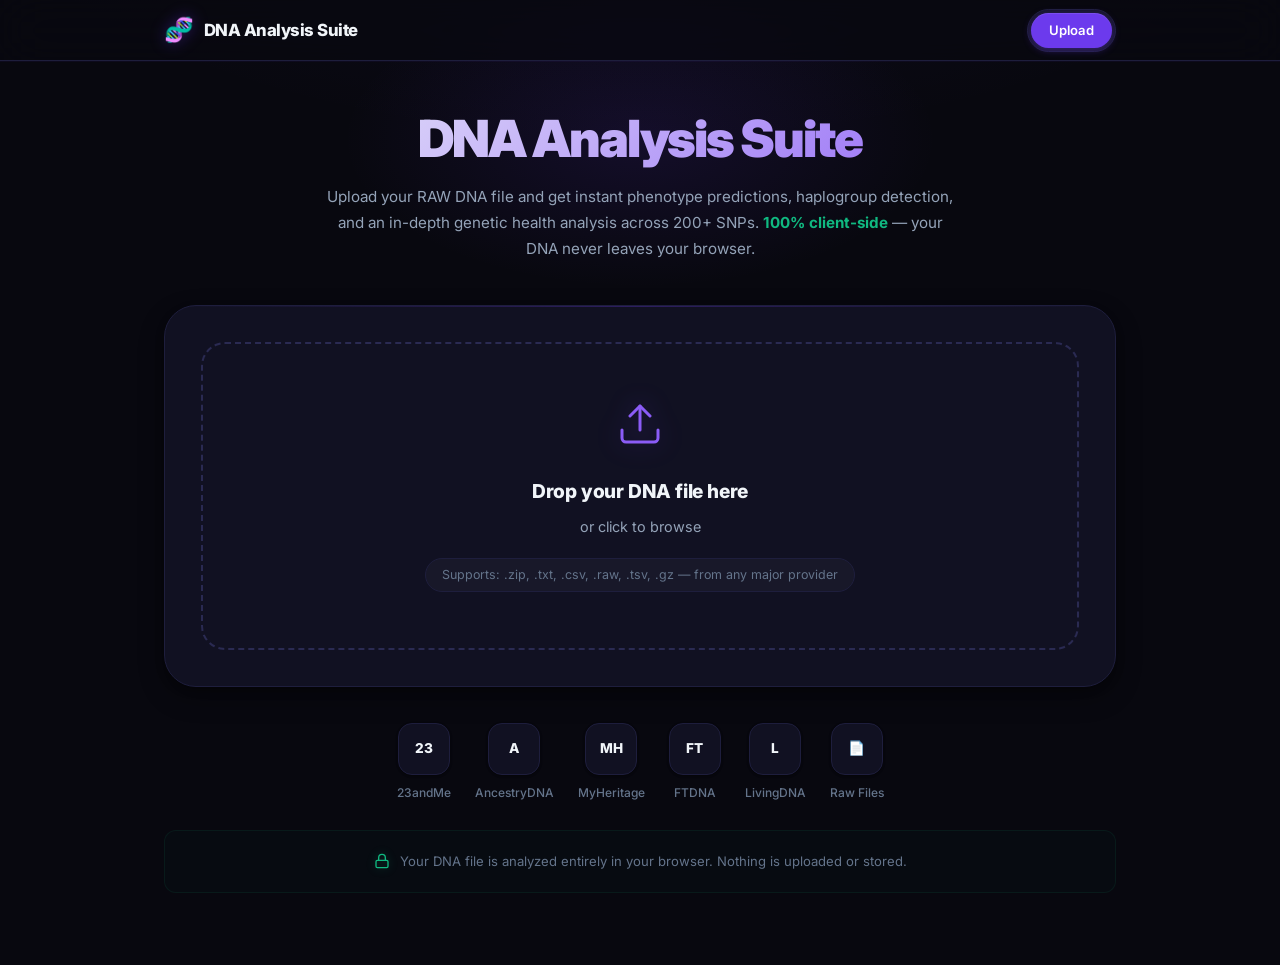
==== index.html @ b566beb6 "initial commit — client-side DNA analysis suite Add full client-side DNA analysis web app with pheno" ====
<!DOCTYPE html>
<html lang="en">
<head>
    <meta charset="UTF-8">
    <meta name="viewport" content="width=device-width, initial-scale=1.0">
    <title>DNA Analysis Suite — Phenotype & Genetic Health Reports</title>
    <link rel="stylesheet" href="styles.css">
    <link rel="preconnect" href="https://fonts.googleapis.com">
    <link href="https://fonts.googleapis.com/css2?family=Inter:wght@400;500;600;700;800;900&display=swap" rel="stylesheet">
</head>
<body>
    <!-- Navigation -->
    <nav class="nav">
        <div class="nav-inner">
            <div class="nav-brand">
                <span class="brand-icon">&#x1F9EC;</span>
                <span class="brand-text">DNA Analysis Suite</span>
            </div>
            <div class="nav-links">
                <a href="#" class="nav-link active" data-tab="upload">Upload</a>
                <a href="#" class="nav-link" data-tab="phenotype" id="navPhenotype" style="display:none;">Phenotype</a>
                <a href="#" class="nav-link" data-tab="health" id="navHealth" style="display:none;">Genetics &amp; Health</a>
            </div>
        </div>
    </nav>

    <!-- Upload Panel -->
    <section class="panel" id="panelUpload">
        <div class="container">
            <div class="upload-hero">
                <h1>DNA Analysis Suite</h1>
                <p class="upload-hero-sub">Upload your RAW DNA file and get instant phenotype predictions, haplogroup detection, and an in-depth genetic health analysis across 200+ SNPs. <strong>100% client-side</strong> &mdash; your DNA never leaves your browser.</p>
            </div>

            <div class="upload-card">
                <div class="upload-area" id="uploadArea">
                    <div class="upload-pulse"></div>
                    <div class="upload-icon-wrap">
                        <svg width="48" height="48" viewBox="0 0 24 24" fill="none" stroke="currentColor" stroke-width="1.5" stroke-linecap="round" stroke-linejoin="round"><path d="M21 15v4a2 2 0 01-2 2H5a2 2 0 01-2-2v-4"/><polyline points="17 8 12 3 7 8"/><line x1="12" y1="3" x2="12" y2="15"/></svg>
                    </div>
                    <h3>Drop your DNA file here</h3>
                    <p>or click to browse</p>
                    <input type="file" id="fileInput" accept=".txt,.csv,.zip,.gz,.raw,.tsv" hidden>
                    <div class="upload-formats">
                        Supports: .zip, .txt, .csv, .raw, .tsv, .gz &mdash; from any major provider
                    </div>
                </div>

                <!-- File loaded state -->
                <div class="file-loaded" id="fileLoaded" style="display:none;">
                    <div class="file-loaded-icon">&#x2705;</div>
                    <div class="file-loaded-info">
                        <span class="file-loaded-name" id="loadedFileName"></span>
                        <span class="file-loaded-meta" id="loadedFileMeta"></span>
                    </div>
                    <button class="btn-icon" id="removeFile" title="Remove file">
                        <svg width="18" height="18" viewBox="0 0 24 24" fill="none" stroke="currentColor" stroke-width="2"><line x1="18" y1="6" x2="6" y2="18"/><line x1="6" y1="6" x2="18" y2="18"/></svg>
                    </button>
                </div>

                <!-- Provider detection -->
                <div class="provider-detect" id="providerDetect" style="display:none;">
                    <div class="provider-chip" id="providerChip">
                        <span class="provider-chip-icon" id="providerIcon">MH</span>
                        <span id="providerLabel">MyHeritage</span>
                    </div>
                    <span class="provider-snp-count" id="snpCount"></span>
                </div>

                <!-- Loading bar -->
                <div class="parse-progress" id="parseProgress" style="display:none;">
                    <div class="parse-progress-label" id="parseLabel">Parsing DNA file...</div>
                    <div class="parse-bar">
                        <div class="parse-bar-fill" id="parseBarFill"></div>
                    </div>
                </div>
            </div>

            <!-- Provider grid -->
            <div class="providers-grid">
                <div class="provider-item"><div class="prov-icon">23</div><span>23andMe</span></div>
                <div class="provider-item"><div class="prov-icon">A</div><span>AncestryDNA</span></div>
                <div class="provider-item"><div class="prov-icon">MH</div><span>MyHeritage</span></div>
                <div class="provider-item"><div class="prov-icon">FT</div><span>FTDNA</span></div>
                <div class="provider-item"><div class="prov-icon">L</div><span>LivingDNA</span></div>
                <div class="provider-item"><div class="prov-icon">&#x1F4C4;</div><span>Raw Files</span></div>
            </div>

            <div class="privacy-strip">
                <svg width="16" height="16" viewBox="0 0 24 24" fill="none" stroke="currentColor" stroke-width="2"><rect x="3" y="11" width="18" height="11" rx="2" ry="2"/><path d="M7 11V7a5 5 0 0110 0v4"/></svg>
                <span>Your DNA file is analyzed entirely in your browser. Nothing is uploaded or stored.</span>
            </div>
        </div>
    </section>

    <!-- Phenotype Panel -->
    <section class="panel" id="panelPhenotype" style="display:none;">
        <div class="container">
            <!-- Genetic character panel (built by phenotype.js) -->
            <div id="phenotypeCharacter"></div>

            <!-- Detailed trait sections -->
            <div id="traitSections"></div>

            <!-- Disclaimer -->
            <div class="disclaimer">
                <strong>Scientific disclaimer:</strong> Predictions are based on published GWAS and forensic genetics models (HIrisPlex-S). Eye/hair color have high accuracy (75–90%+). Complex polygenic traits (height, build) are estimated from limited high-effect SNPs and represent tendencies, not certainties. Actual phenotype depends on epistatic interactions, environment, and untested variants. For educational purposes only.
            </div>
        </div>
    </section>

    <!-- Health Panel -->
    <section class="panel" id="panelHealth" style="display:none;">
        <div class="container">
            <div class="section-header">
                <h2>Genetics &amp; Health Report</h2>
                <p>Haplogroups, Neanderthal ancestry, metabolism, cardiovascular, autoimmune, mental health, pharmacogenomics, carrier status, disease risk, and 200+ SNP markers</p>
            </div>
            <div id="healthSections"></div>
        </div>
    </section>

    <!-- Libraries -->
    <script src="/js/jszip.min.js"></script>

    <!-- App Modules (order matters) -->
    <script src="/js/snp-database.js"></script>
    <script src="/js/categories.js"></script>
    <script src="/js/parser.js"></script>
    <script src="/js/face-generator.js"></script>
    <script src="/js/phenotype.js"></script>
    <script src="/js/ancestry.js"></script>
    <script src="/js/haplogroups.js"></script>
    <script src="/js/health.js"></script>
    <script src="/js/pharmacogenomics.js"></script>
    <script src="/js/carrier-status.js"></script>
    <script src="/js/disease-risk.js"></script>
    <script src="/app.js"></script>
</body>
</html>
---- styles.css ----
/* === Reset & Variables === */
*, *::before, *::after { margin:0; padding:0; box-sizing:border-box; }
:root {
    --pri: #6C3AED; --pri-d: #5B21B6; --pri-l: #8B5CF6; --pri-glow: rgba(108,58,237,0.35);
    --pri-soft: rgba(108,58,237,0.08); --pri-ring: rgba(139,92,246,0.4);
    --acc: #F59E0B; --acc2: #10B981;
    --bg: #08080F; --bg2: #0E0E1A; --bg3: #151528; --bg4: #1C1C38;
    --surface: #111122; --surface2: #16162E; --surface3: #1A1A36;
    --tx: #CBD5E1; --tx2: #94A3B8; --tx3: #64748B; --txw: #F1F5F9;
    --bdr: #1E1E3D; --bdr2: #2A2A52; --bdr-glow: rgba(108,58,237,0.15);
    --red: #EF4444; --green: #10B981; --blue: #3B82F6; --amber: #F59E0B; --pink: #EC4899;
    --cyan: #06B6D4; --indigo: #6366F1;
    --r: 12px; --r2: 16px; --r3: 24px; --r4: 32px;
    --shadow-sm: 0 1px 2px rgba(0,0,0,0.3), 0 1px 3px rgba(0,0,0,0.15);
    --shadow-md: 0 4px 6px rgba(0,0,0,0.25), 0 2px 4px rgba(0,0,0,0.15);
    --shadow-lg: 0 10px 25px rgba(0,0,0,0.35), 0 4px 10px rgba(0,0,0,0.2);
    --shadow-glow: 0 0 20px rgba(108,58,237,0.15), 0 0 60px rgba(108,58,237,0.05);
}
html { scroll-behavior: smooth; }
body {
    font-family:'Inter',-apple-system,BlinkMacSystemFont,sans-serif;
    background:var(--bg); color:var(--tx); line-height:1.6; -webkit-font-smoothing:antialiased;
    background-image: radial-gradient(ellipse 80% 50% at 50% -20%, rgba(108,58,237,0.08) 0%, transparent 70%);
    min-height:100vh;
}
.container { max-width:1000px; margin:0 auto; padding:0 24px; }

/* === Selection === */
::selection { background: rgba(108,58,237,0.3); color: var(--txw); }

/* === Scrollbar === */
::-webkit-scrollbar { width: 8px; height: 8px; }
::-webkit-scrollbar-track { background: var(--bg); }
::-webkit-scrollbar-thumb { background: var(--bdr2); border-radius: 100px; }
::-webkit-scrollbar-thumb:hover { background: var(--pri); }

/* === Nav === */
.nav {
    position:sticky; top:0; z-index:100;
    background:rgba(8,8,15,0.75); backdrop-filter:blur(24px) saturate(1.4);
    border-bottom:1px solid var(--bdr);
    box-shadow: 0 1px 0 rgba(108,58,237,0.06);
}
.nav-inner { max-width:1000px; margin:0 auto; padding:0 24px; display:flex; align-items:center; justify-content:space-between; height:60px; }
.nav-brand { display:flex; align-items:center; gap:10px; }
.brand-icon { font-size:1.5rem; filter: drop-shadow(0 0 8px rgba(108,58,237,0.4)); }
.brand-text { font-weight:800; font-size:1.05rem; color:var(--txw); letter-spacing:-0.03em; }
.nav-links { display:flex; gap:4px; background: var(--bg3); border-radius:100px; padding:3px; border:1px solid var(--bdr); }
.nav-link {
    padding:7px 18px; border-radius:100px; font-size:0.82rem; font-weight:600;
    color:var(--tx2); text-decoration:none; transition:all 0.25s ease;
}
.nav-link:hover { color:var(--txw); background:rgba(255,255,255,0.05); text-decoration:none; }
.nav-link.active {
    color:#fff; background:var(--pri);
    box-shadow: 0 2px 8px rgba(108,58,237,0.4), inset 0 1px 0 rgba(255,255,255,0.1);
}

/* === Panels === */
.panel { min-height:calc(100vh - 60px); padding:48px 0 72px; }

/* === Upload === */
.upload-hero { text-align:center; margin-bottom:44px; position:relative; }
.upload-hero::before {
    content:''; position:absolute; top:-120px; left:50%; transform:translateX(-50%);
    width:600px; height:300px; background:radial-gradient(ellipse, rgba(108,58,237,0.12) 0%, transparent 70%);
    pointer-events:none; z-index:-1;
}
.upload-hero h1 {
    font-size:clamp(2rem,5vw,3.2rem); font-weight:900; color:var(--txw);
    letter-spacing:-0.04em; margin-bottom:16px; line-height:1.15;
    background: linear-gradient(135deg, var(--txw) 0%, var(--pri-l) 50%, var(--txw) 100%);
    background-size: 200% 100%;
    -webkit-background-clip: text; -webkit-text-fill-color: transparent;
    background-clip: text;
    animation: titleShine 4s ease infinite;
}
@keyframes titleShine { 0%,100%{background-position:0% 50%} 50%{background-position:100% 50%} }
.upload-hero-sub { color:var(--tx2); max-width:640px; margin:0 auto; font-size:0.95rem; line-height:1.7; }
.upload-hero-sub strong { color:var(--green); font-weight:700; }

.upload-card {
    background:var(--surface); border:1px solid var(--bdr); border-radius:var(--r4);
    padding:36px; margin-bottom:36px; box-shadow:var(--shadow-lg); position:relative; overflow:hidden;
}
.upload-card::before {
    content:''; position:absolute; top:0; left:0; right:0; height:1px;
    background:linear-gradient(90deg, transparent, rgba(108,58,237,0.3), transparent);
}
.upload-area {
    border:2px dashed var(--bdr2); border-radius:var(--r3); padding:56px 32px;
    text-align:center; cursor:pointer; transition:all 0.3s ease; position:relative; overflow:hidden;
}
.upload-area:hover, .upload-area.drag-over {
    border-color:var(--pri-l); background:var(--pri-soft);
    box-shadow: inset 0 0 40px rgba(108,58,237,0.06);
}
.upload-pulse {
    position:absolute; inset:0;
    background:radial-gradient(circle at center, rgba(108,58,237,0.1) 0%, transparent 70%);
    opacity:0; transition:opacity 0.4s;
}
.upload-area:hover .upload-pulse { opacity:1; }
.upload-icon-wrap { color:var(--pri-l); margin-bottom:20px; filter:drop-shadow(0 0 12px rgba(108,58,237,0.3)); }
.upload-area h3 { font-size:1.2rem; color:var(--txw); margin-bottom:8px; font-weight:800; letter-spacing:-0.01em; }
.upload-area p { color:var(--tx2); font-size:0.9rem; margin-bottom:20px; }
.upload-formats {
    font-size:0.78rem; color:var(--tx3); background:rgba(255,255,255,0.03);
    display:inline-block; padding:6px 16px; border-radius:100px; border:1px solid var(--bdr);
}

/* File loaded */
.file-loaded {
    display:flex; align-items:center; gap:16px; padding:18px 22px;
    background:rgba(16,185,129,0.06); border:1px solid rgba(16,185,129,0.2);
    border-radius:var(--r2); box-shadow: 0 0 20px rgba(16,185,129,0.05);
}
.file-loaded-icon { font-size:1.5rem; }
.file-loaded-info { flex:1; display:flex; flex-direction:column; gap:3px; }
.file-loaded-name { font-weight:700; font-size:0.95rem; color:var(--txw); }
.file-loaded-meta { font-size:0.8rem; color:var(--tx2); }
.btn-icon {
    background:none; border:none; color:var(--tx3); cursor:pointer;
    padding:8px; border-radius:10px; transition:all 0.2s; display:flex;
}
.btn-icon:hover { color:var(--red); background:rgba(239,68,68,0.1); }

/* Provider detect */
.provider-detect { display:flex; align-items:center; gap:14px; margin-top:18px; flex-wrap:wrap; }
.provider-chip {
    display:inline-flex; align-items:center; gap:8px; padding:6px 16px 6px 6px;
    background:var(--bg3); border:1px solid var(--bdr2); border-radius:100px;
    box-shadow: var(--shadow-sm);
}
.provider-chip-icon {
    width:30px; height:30px; border-radius:50%;
    background:linear-gradient(135deg,var(--pri),var(--pri-l)); color:#fff;
    display:flex; align-items:center; justify-content:center; font-size:0.7rem; font-weight:800;
    box-shadow: 0 2px 6px rgba(108,58,237,0.3);
}
.provider-chip span:last-child { font-weight:600; font-size:0.85rem; color:var(--txw); }
.provider-snp-count { font-size:0.85rem; color:var(--tx2); font-variant-numeric:tabular-nums; }

/* Parse progress */
.parse-progress { margin-top:22px; }
.parse-progress-label { font-size:0.82rem; color:var(--tx2); margin-bottom:10px; font-variant-numeric:tabular-nums; min-height:1.2em; }
.parse-bar { height:6px; background:var(--bg3); border-radius:100px; overflow:hidden; box-shadow:inset 0 1px 2px rgba(0,0,0,0.3); }
.parse-bar-fill {
    height:100%; width:0%;
    background:linear-gradient(90deg, var(--pri), var(--pri-l), #a78bfa, var(--cyan));
    background-size:300% 100%;
    border-radius:100px;
    transition:width 0.08s linear;
    animation:shimmer 2s linear infinite;
    box-shadow: 0 0 12px rgba(108,58,237,0.4);
}
@keyframes shimmer { 0%{background-position:100% 0} 100%{background-position:-100% 0} }

/* Providers grid */
.providers-grid { display:flex; justify-content:center; flex-wrap:wrap; gap:24px; margin-bottom:28px; }
.provider-item { display:flex; flex-direction:column; align-items:center; gap:8px; transition:transform 0.2s; }
.provider-item:hover { transform:translateY(-3px); }
.prov-icon {
    width:52px; height:52px; border-radius:14px;
    background:var(--surface); border:1px solid var(--bdr); display:flex;
    align-items:center; justify-content:center; font-weight:800; font-size:0.85rem;
    color:var(--txw); transition:all 0.2s; box-shadow:var(--shadow-sm);
}
.provider-item:hover .prov-icon { border-color:var(--pri-l); box-shadow:var(--shadow-glow); }
.provider-item span { font-size:0.75rem; color:var(--tx3); font-weight:500; }

.privacy-strip {
    display:flex; align-items:center; justify-content:center; gap:10px;
    color:var(--tx3); font-size:0.82rem; padding:20px 0;
    background:rgba(16,185,129,0.02); border-radius:var(--r); border:1px solid rgba(16,185,129,0.08);
}
.privacy-strip svg { flex-shrink:0; color:var(--green); filter:drop-shadow(0 0 4px rgba(16,185,129,0.3)); }

/* === Section Header === */
.section-header { text-align:center; margin-bottom:32px; }
.section-header h2 {
    font-size:clamp(1.3rem,3vw,1.8rem); font-weight:900; color:var(--txw);
    margin-bottom:10px; letter-spacing:-0.03em;
}
.section-header p { color:var(--tx2); font-size:0.87rem; max-width:700px; margin:0 auto; line-height:1.65; }

/* === Report Toolbar === */
.report-toolbar {
    display:flex; align-items:center; justify-content:space-between; flex-wrap:wrap; gap:12px;
    padding:14px 20px; background:var(--surface); border:1px solid var(--bdr);
    border-radius:var(--r2); margin-bottom:20px; position:sticky; top:60px; z-index:10;
    backdrop-filter:blur(16px); box-shadow:var(--shadow-md);
}
.report-toolbar-left { display:flex; align-items:center; gap:10px; }
.report-toolbar-right { display:flex; align-items:center; gap:14px; }
.report-stat { font-size:0.85rem; color:var(--tx2); }
.report-stat strong { color:var(--txw); }
.report-stat-sep { color:var(--tx3); }

/* Toggle switch */
.toggle-switch { display:flex; align-items:center; gap:8px; cursor:pointer; user-select:none; }
.toggle-switch input { display:none; }
.toggle-track {
    width:38px; height:22px; background:var(--bg3); border:1px solid var(--bdr2);
    border-radius:100px; position:relative; transition:all 0.25s; flex-shrink:0;
}
.toggle-switch input:checked + .toggle-track {
    background:var(--pri); border-color:var(--pri);
    box-shadow: 0 0 10px rgba(108,58,237,0.4);
}
.toggle-thumb {
    position:absolute; top:2px; left:2px; width:16px; height:16px;
    background:#fff; border-radius:50%; transition:transform 0.25s ease;
    box-shadow: 0 1px 3px rgba(0,0,0,0.3);
}
.toggle-switch input:checked + .toggle-track .toggle-thumb { transform:translateX(16px); }
.toggle-label-text { font-size:0.82rem; color:var(--tx2); font-weight:600; }
.btn-collapse-all {
    font-size:0.78rem; font-weight:600; padding:6px 16px; border-radius:100px;
    background:var(--bg3); border:1px solid var(--bdr2); color:var(--tx2); cursor:pointer;
    transition:all 0.2s;
}
.btn-collapse-all:hover { background:var(--bg4); color:var(--txw); border-color:var(--pri); box-shadow:var(--shadow-glow); }

/* === Trait Sections — Collapsible === */
.trait-section {
    margin-bottom:12px; background:var(--surface); border:1px solid var(--bdr);
    border-radius:var(--r2); overflow:hidden; transition:border-color 0.2s, box-shadow 0.2s;
}
.trait-section:hover { border-color:var(--bdr2); }
.trait-section-header {
    display:flex; align-items:center; gap:12px; padding:16px 20px;
    cursor:pointer; user-select:none; transition:background 0.15s;
}
.trait-section-header:hover { background:rgba(255,255,255,0.02); }
.trait-section-icon { font-size:1.25rem; flex-shrink:0; }
.trait-section-title { font-size:0.95rem; font-weight:700; color:var(--txw); flex:1; letter-spacing:-0.01em; }
.trait-section-note {
    font-size:0.78rem; color:var(--tx3); padding:0 20px 14px 20px;
    border-bottom:1px solid var(--bdr); line-height:1.6;
}
.snp-match-badge {
    font-size:0.72rem; background:rgba(108,58,237,0.1); color:var(--pri-l);
    border-radius:20px; padding:3px 10px; font-weight:700; white-space:nowrap; flex-shrink:0;
    border:1px solid rgba(108,58,237,0.15);
}
.snp-match-badge.badge-zero { color:var(--tx3); background:rgba(255,255,255,0.04); border-color:transparent; }
.match-bar-mini { width:44px; height:4px; background:var(--bg3); border-radius:100px; overflow:hidden; flex-shrink:0; }
.match-bar-fill { height:100%; background:linear-gradient(90deg, var(--pri), var(--pri-l)); border-radius:100px; }
.section-chevron { font-size:0.85rem; color:var(--tx3); flex-shrink:0; transition:transform 0.25s ease; }

/* Collapsible body */
.section-body { padding:16px 20px 20px; }
.section-body.collapsed { display:none; }

/* === SNP Cards === */
.snp-grid { display:flex; flex-direction:column; gap:8px; }
.snp-card {
    display:grid; grid-template-columns:44px 1fr auto; gap:14px; align-items:start;
    padding:14px 18px; background:var(--bg); border:1px solid var(--bdr);
    border-radius:var(--r); transition:all 0.2s ease;
    border-left:3px solid transparent; position:relative;
}
.snp-card:hover { border-color:var(--bdr2); transform:translateX(2px); }
.snp-card.not-genotyped { opacity:0.35; }
/* Risk border colors */
.snp-card.risk-high {
    border-left-color:rgba(239,68,68,0.7); background:rgba(239,68,68,0.03);
    box-shadow: inset 3px 0 12px rgba(239,68,68,0.04);
}
.snp-card.risk-mid {
    border-left-color:rgba(245,158,11,0.6); background:rgba(245,158,11,0.03);
    box-shadow: inset 3px 0 12px rgba(245,158,11,0.04);
}
.snp-card.risk-low {
    border-left-color:rgba(16,185,129,0.5); background:rgba(16,185,129,0.03);
    box-shadow: inset 3px 0 12px rgba(16,185,129,0.04);
}

.snp-emoji { font-size:1.3rem; width:44px; text-align:center; padding-top:2px; }
.snp-info { min-width:0; }
.snp-trait-name { font-size:0.88rem; font-weight:700; color:var(--txw); margin-bottom:3px; line-height:1.3; }
.snp-prediction { font-size:0.84rem; color:var(--tx); margin-bottom:5px; line-height:1.5; }
.snp-detail { font-size:0.76rem; color:var(--tx3); line-height:1.6; margin-bottom:4px; }
.snp-rsid { font-family:'SF Mono','Fira Code',monospace; font-size:0.68rem; color:var(--tx3); opacity:0.8; letter-spacing:0.01em; }
.snp-right { text-align:right; display:flex; flex-direction:column; align-items:flex-end; gap:6px; flex-shrink:0; }
.confidence-badge { padding:4px 10px; border-radius:100px; font-size:0.7rem; font-weight:700; letter-spacing:0.01em; }
.conf-high { background:rgba(16,185,129,0.12); color:#34D399; border:1px solid rgba(16,185,129,0.15); }
.conf-mid  { background:rgba(245,158,11,0.12); color:#FBBF24; border:1px solid rgba(245,158,11,0.15); }
.conf-low  { background:rgba(148,163,184,0.08); color:var(--tx3); border:1px solid rgba(148,163,184,0.08); }
.snp-genotype {
    font-family:'SF Mono','Fira Code',monospace; font-size:0.75rem; color:var(--txw);
    background:var(--bg3); padding:3px 10px; border-radius:6px; border:1px solid var(--bdr);
    font-weight:700; letter-spacing:0.05em;
}

/* Disclaimer */
.disclaimer {
    background:var(--surface); border:1px solid var(--bdr); border-radius:var(--r2);
    padding:22px; font-size:0.82rem; color:var(--tx3); line-height:1.75; margin-top:40px;
    border-left:3px solid var(--pri);
}
.disclaimer strong { color:var(--tx2); }

/* === Responsive === */
@media(max-width:768px) {
    .panel { padding:24px 0 48px; }
    .trait-summary { grid-template-columns:repeat(auto-fill, minmax(100px, 1fr)); }
    .snp-card { grid-template-columns:36px 1fr; gap:10px; }
    .snp-card:hover { transform:none; }
    .snp-right { grid-column:1/-1; flex-direction:row; align-items:center; justify-content:flex-end; }
    .nav-links { gap:2px; padding:2px; }
    .nav-link { padding:6px 12px; font-size:0.78rem; }
    .report-toolbar { position:static; flex-direction:column; align-items:flex-start; }
    .report-toolbar-right { width:100%; justify-content:space-between; }
    .match-bar-mini { display:none; }
    .section-body { padding:12px 14px 16px; }
    .trait-section-header { padding:14px 16px; }
    .upload-hero h1 { font-size:clamp(1.6rem,4vw,2.4rem); }
    .upload-card { padding:24px; border-radius:var(--r3); }
}
@media(max-width:480px) {
    .providers-grid { gap:14px; }
    .prov-icon { width:42px; height:42px; font-size:0.75rem; }
    .nav-inner { padding:0 14px; }
    .container { padding:0 16px; }
}

/* Scroll animation */
.fade-in { opacity:0; transform:translateY(20px); transition:opacity 0.5s ease, transform 0.5s cubic-bezier(0.22,1,0.36,1); }
.fade-in.visible { opacity:1; transform:translateY(0); }

/* === Haplogroup Cards === */
.haplogroup-card {
    background: linear-gradient(135deg, var(--bg3), var(--bg4));
    border: 1px solid rgba(108, 58, 237, 0.25);
    border-radius: var(--r2);
    padding: 28px;
    margin-bottom: 16px;
    position:relative; overflow:hidden;
    box-shadow: 0 4px 20px rgba(108,58,237,0.08);
}
.haplogroup-card::before {
    content:''; position:absolute; top:0; left:0; right:0; height:2px;
    background:linear-gradient(90deg, transparent 10%, var(--pri-l), transparent 90%);
}
.haplogroup-main {
    font-size: 1.8rem;
    font-weight: 900;
    color: var(--pri-l);
    margin-bottom: 10px;
    letter-spacing: -0.03em;
    text-shadow: 0 0 30px rgba(108,58,237,0.3);
}
.haplogroup-detail {
    font-size: 0.9rem;
    color: var(--tx2);
    line-height: 1.7;
    margin-bottom: 14px;
}
.haplogroup-conf {
    font-size: 0.82rem;
    color: var(--tx3);
    font-weight: 600;
    display:inline-block;
    padding:4px 14px;
    background:rgba(108,58,237,0.08);
    border-radius:100px;
    border:1px solid rgba(108,58,237,0.15);
}

/* === Neanderthal Card === */
.neanderthal-card {
    background: linear-gradient(135deg, rgba(107, 47, 15, 0.12), rgba(168, 85, 33, 0.08));
    border: 1px solid rgba(217, 119, 6, 0.25);
    border-radius: var(--r2);
    padding: 28px;
    position:relative; overflow:hidden;
    box-shadow: 0 4px 20px rgba(217,119,6,0.06);
}
.neanderthal-card::before {
    content:''; position:absolute; top:0; left:0; right:0; height:2px;
    background:linear-gradient(90deg, transparent 10%, var(--amber), transparent 90%);
}
.neanderthal-percent {
    font-size: 2.6rem;
    font-weight: 900;
    color: var(--amber);
    margin-bottom: 8px;
    text-shadow: 0 0 30px rgba(245,158,11,0.3);
}
.neanderthal-detail {
    font-size: 0.9rem;
    color: var(--tx2);
    margin-bottom: 14px;
}
.neanderthal-note {
    font-size: 0.85rem;
    color: var(--tx3);
    line-height: 1.7;
    background: rgba(0,0,0,0.25);
    padding: 14px 16px;
    border-radius: var(--r);
    border-left: 3px solid var(--amber);
}

/* === Disease Risk Cards === */
.disease-risk-high {
    background: rgba(239, 68, 68, 0.06);
    border: 1px solid rgba(239, 68, 68, 0.2);
}
.disease-risk-high .snp-emoji { font-size: 1.4rem; }
.disease-risk-moderate {
    background: rgba(245, 158, 11, 0.06);
    border: 1px solid rgba(245, 158, 11, 0.2);
}
.disease-risk-low {
    background: rgba(16, 185, 129, 0.06);
    border: 1px solid rgba(16, 185, 129, 0.2);
}

/* === Genetic Character Panel === */
.char-panel {
    display: grid;
    grid-template-columns: 220px 1fr;
    gap: 28px;
    background: var(--surface);
    border: 1px solid var(--bdr);
    border-radius: var(--r3);
    padding: 28px;
    margin-bottom: 36px;
    align-items: start;
    box-shadow: var(--shadow-lg);
    position:relative; overflow:hidden;
}
.char-panel::before {
    content:''; position:absolute; top:0; left:0; right:0; height:1px;
    background:linear-gradient(90deg, transparent, rgba(108,58,237,0.25), transparent);
}
.char-figure-wrap {
    display: flex;
    flex-direction: column;
    align-items: center;
    gap: 14px;
}
.char-canvas {
    border-radius: var(--r2);
    border: 1px solid var(--bdr);
    display: block;
    max-width: 100%;
    box-shadow: var(--shadow-md);
}
.char-badge { text-align: center; }
.char-badge-provider {
    font-size: 0.82rem;
    font-weight: 700;
    color: var(--pri-l);
}
.char-badge-count {
    font-size: 0.74rem;
    color: var(--tx3);
}
.char-attrs-col {
    display: flex;
    flex-direction: column;
    gap: 10px;
}
.char-attrs-heading {
    font-size: 1.1rem;
    font-weight: 900;
    color: var(--txw);
    letter-spacing: -0.03em;
    margin-bottom: 6px;
    padding-bottom:10px;
    border-bottom:1px solid var(--bdr);
}
.char-attrs {
    display: flex;
    flex-direction: column;
    gap: 6px;
}
.char-attr {
    display: flex;
    align-items: center;
    gap: 12px;
    padding: 9px 14px;
    background: var(--bg);
    border: 1px solid var(--bdr);
    border-radius: var(--r);
    transition: all 0.2s ease;
}
.char-attr:hover { border-color: var(--bdr2); background:var(--bg3); transform:translateX(3px); }
.char-attr-icon  { font-size: 1.05rem; width: 26px; text-align: center; flex-shrink: 0; }
.char-attr-label {
    font-size: 0.72rem; color: var(--tx3); font-weight: 600;
    text-transform: uppercase; letter-spacing: 0.05em; width: 90px; flex-shrink: 0;
}
.char-attr-value { font-size: 0.87rem; font-weight: 700; color: var(--txw); flex: 1; }
.char-attr-dot   {
    width: 14px; height: 14px; border-radius: 50%; flex-shrink: 0;
    border: 2px solid rgba(255,255,255,0.12);
    box-shadow: 0 0 6px rgba(0,0,0,0.3);
}

@media(max-width:768px) {
    .char-panel { grid-template-columns: 1fr; }
    .char-canvas { max-width: 200px; }
    .char-attr:hover { transform:none; }
}

/* === Trait Section Notes === */
.trait-section-note {
    font-size: 0.8rem;
    color: var(--tx3);
    padding: 12px 18px;
    background: var(--pri-soft);
    border-left: 3px solid var(--pri);
    border-radius: 0 var(--r) var(--r) 0;
    margin: 12px 0;
    line-height: 1.65;
}

/* === Profile Header (unused but kept) === */
.profile-header { display:flex; align-items:center; gap:20px; margin-bottom:32px; padding:24px; background:var(--surface); border:1px solid var(--bdr); border-radius:var(--r2); }
.profile-avatar { width:80px; height:80px; border-radius:50%; background:linear-gradient(135deg,var(--pri),var(--pri-l)); display:flex; align-items:center; justify-content:center; font-size:2rem; font-weight:900; color:#fff; position:relative; cursor:pointer; overflow:hidden; flex-shrink:0; }
.profile-avatar img { width:100%; height:100%; object-fit:cover; border-radius:50%; }
.profile-info h2 { font-size:1.3rem; font-weight:800; color:var(--txw); margin-bottom:4px; }
.profile-meta { font-size:0.9rem; color:var(--tx2); }

/* === Trait Summary === */
.trait-summary { display:grid; grid-template-columns:repeat(auto-fill, minmax(130px, 1fr)); gap:12px; margin-bottom:36px; }
.summary-card {
    background:var(--surface); border:1px solid var(--bdr); border-radius:var(--r);
    padding:18px; text-align:center; transition:all 0.25s ease;
}
.summary-card:hover { border-color:var(--bdr2); transform:translateY(-3px); box-shadow:var(--shadow-glow); }
.summary-icon { font-size:1.6rem; margin-bottom:8px; }
.summary-label { font-size:0.7rem; color:var(--tx3); text-transform:uppercase; letter-spacing:0.05em; font-weight:600; margin-bottom:4px; }
.summary-value { font-size:0.87rem; font-weight:700; color:var(--txw); }
.summary-warn { font-size:0.65rem; color:var(--amber); margin-top:3px; }

/* === Ancestry (legacy, kept for compatibility) === */
.ancestry-block { margin-bottom:32px; }
.ancestry-block-header { display:flex; align-items:center; gap:12px; padding:12px 0; border-bottom:1px solid var(--bdr); margin-bottom:16px; }
.ancestry-block-icon { font-size:1.3rem; }
.ancestry-block-title { font-size:1.05rem; font-weight:700; color:var(--txw); }
.ancestry-bar-chart { display:flex; flex-direction:column; gap:10px; }
.anc-bar-row { display:flex; align-items:center; gap:12px; }
.anc-bar-label { width:180px; font-size:0.85rem; font-weight:600; color:var(--tx); flex-shrink:0; text-align:right; }
.anc-bar-track { flex:1; height:28px; background:var(--bg3); border-radius:6px; overflow:hidden; position:relative; }
.anc-bar-fill { height:100%; border-radius:6px; display:flex; align-items:center; padding:0 10px; font-size:0.75rem; font-weight:700; color:#fff; min-width:fit-content; transition:width 1s ease; }
.anc-bar-pct { font-size:0.8rem; font-weight:700; color:var(--tx2); width:50px; text-align:right; flex-shrink:0; }
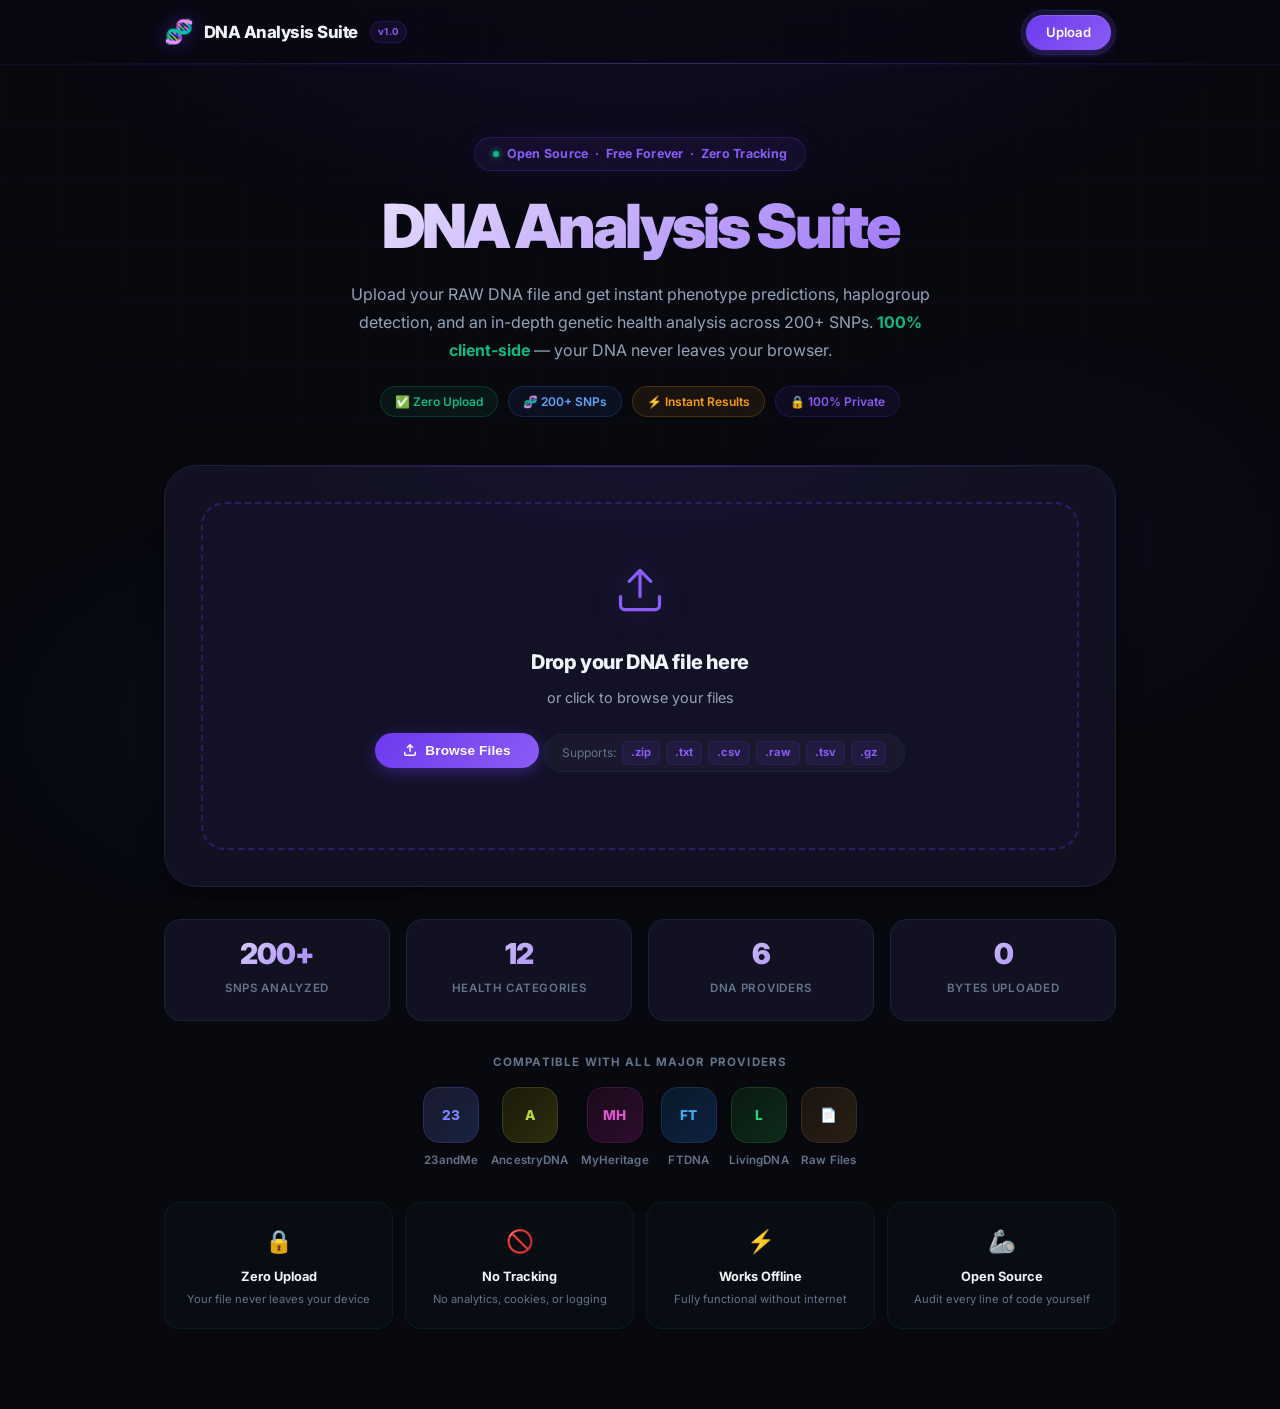
==== commit 5e27983c: "major UI overhaul — hero, stats row, provider cards, guarantee grid, animations" ====
--- a/index.html
+++ b/index.html
@@ -15,6 +15,7 @@
             <div class="nav-brand">
                 <span class="brand-icon">&#x1F9EC;</span>
                 <span class="brand-text">DNA Analysis Suite</span>
+                <span class="brand-version">v1.0</span>
             </div>
             <div class="nav-links">
                 <a href="#" class="nav-link active" data-tab="upload">Upload</a>
@@ -27,22 +28,44 @@
     <!-- Upload Panel -->
     <section class="panel" id="panelUpload">
         <div class="container">
+            <!-- Hero -->
             <div class="upload-hero">
+                <div class="hero-badge">
+                    <span class="hero-badge-dot"></span>
+                    Open Source &nbsp;&middot;&nbsp; Free Forever &nbsp;&middot;&nbsp; Zero Tracking
+                </div>
                 <h1>DNA Analysis Suite</h1>
                 <p class="upload-hero-sub">Upload your RAW DNA file and get instant phenotype predictions, haplogroup detection, and an in-depth genetic health analysis across 200+ SNPs. <strong>100% client-side</strong> &mdash; your DNA never leaves your browser.</p>
-            </div>
-
+                <div class="hero-pills">
+                    <span class="hero-pill pill-green">&#x2705; Zero Upload</span>
+                    <span class="hero-pill pill-blue">&#x1F9EC; 200+ SNPs</span>
+                    <span class="hero-pill pill-amber">&#x26A1; Instant Results</span>
+                    <span class="hero-pill pill-purple">&#x1F512; 100% Private</span>
+                </div>
+            </div>
+
+            <!-- Upload Card -->
             <div class="upload-card">
                 <div class="upload-area" id="uploadArea">
                     <div class="upload-pulse"></div>
                     <div class="upload-icon-wrap">
-                        <svg width="48" height="48" viewBox="0 0 24 24" fill="none" stroke="currentColor" stroke-width="1.5" stroke-linecap="round" stroke-linejoin="round"><path d="M21 15v4a2 2 0 01-2 2H5a2 2 0 01-2-2v-4"/><polyline points="17 8 12 3 7 8"/><line x1="12" y1="3" x2="12" y2="15"/></svg>
+                        <svg width="52" height="52" viewBox="0 0 24 24" fill="none" stroke="currentColor" stroke-width="1.5" stroke-linecap="round" stroke-linejoin="round"><path d="M21 15v4a2 2 0 01-2 2H5a2 2 0 01-2-2v-4"/><polyline points="17 8 12 3 7 8"/><line x1="12" y1="3" x2="12" y2="15"/></svg>
                     </div>
                     <h3>Drop your DNA file here</h3>
-                    <p>or click to browse</p>
+                    <p>or click to browse your files</p>
                     <input type="file" id="fileInput" accept=".txt,.csv,.zip,.gz,.raw,.tsv" hidden>
+                    <button class="upload-btn" onclick="document.getElementById('fileInput').click(); event.stopPropagation();">
+                        <svg width="14" height="14" viewBox="0 0 24 24" fill="none" stroke="currentColor" stroke-width="2.5"><path d="M21 15v4a2 2 0 01-2 2H5a2 2 0 01-2-2v-4"/><polyline points="17 8 12 3 7 8"/><line x1="12" y1="3" x2="12" y2="15"/></svg>
+                        Browse Files
+                    </button>
                     <div class="upload-formats">
-                        Supports: .zip, .txt, .csv, .raw, .tsv, .gz &mdash; from any major provider
+                        <span>Supports:</span>
+                        <span class="fmt-chip">.zip</span>
+                        <span class="fmt-chip">.txt</span>
+                        <span class="fmt-chip">.csv</span>
+                        <span class="fmt-chip">.raw</span>
+                        <span class="fmt-chip">.tsv</span>
+                        <span class="fmt-chip">.gz</span>
                     </div>
                 </div>
 
@@ -69,26 +92,71 @@
 
                 <!-- Loading bar -->
                 <div class="parse-progress" id="parseProgress" style="display:none;">
-                    <div class="parse-progress-label" id="parseLabel">Parsing DNA file...</div>
+                    <div class="parse-progress-header">
+                        <div class="parse-progress-label" id="parseLabel">Parsing DNA file...</div>
+                        <div class="parse-progress-pct" id="parsePct">0%</div>
+                    </div>
                     <div class="parse-bar">
                         <div class="parse-bar-fill" id="parseBarFill"></div>
                     </div>
                 </div>
             </div>
 
+            <!-- Stats Row -->
+            <div class="stats-row">
+                <div class="stat-item">
+                    <span class="stat-num">200+</span>
+                    <span class="stat-label">SNPs Analyzed</span>
+                </div>
+                <div class="stat-item">
+                    <span class="stat-num">12</span>
+                    <span class="stat-label">Health Categories</span>
+                </div>
+                <div class="stat-item">
+                    <span class="stat-num">6</span>
+                    <span class="stat-label">DNA Providers</span>
+                </div>
+                <div class="stat-item">
+                    <span class="stat-num">0</span>
+                    <span class="stat-label">Bytes Uploaded</span>
+                </div>
+            </div>
+
             <!-- Provider grid -->
-            <div class="providers-grid">
-                <div class="provider-item"><div class="prov-icon">23</div><span>23andMe</span></div>
-                <div class="provider-item"><div class="prov-icon">A</div><span>AncestryDNA</span></div>
-                <div class="provider-item"><div class="prov-icon">MH</div><span>MyHeritage</span></div>
-                <div class="provider-item"><div class="prov-icon">FT</div><span>FTDNA</span></div>
-                <div class="provider-item"><div class="prov-icon">L</div><span>LivingDNA</span></div>
-                <div class="provider-item"><div class="prov-icon">&#x1F4C4;</div><span>Raw Files</span></div>
-            </div>
-
-            <div class="privacy-strip">
-                <svg width="16" height="16" viewBox="0 0 24 24" fill="none" stroke="currentColor" stroke-width="2"><rect x="3" y="11" width="18" height="11" rx="2" ry="2"/><path d="M7 11V7a5 5 0 0110 0v4"/></svg>
-                <span>Your DNA file is analyzed entirely in your browser. Nothing is uploaded or stored.</span>
+            <div class="providers-section">
+                <div class="providers-label">Compatible with all major providers</div>
+                <div class="providers-grid">
+                    <div class="provider-item"><div class="prov-icon prov-23">23</div><span>23andMe</span></div>
+                    <div class="provider-item"><div class="prov-icon prov-anc">A</div><span>AncestryDNA</span></div>
+                    <div class="provider-item"><div class="prov-icon prov-mh">MH</div><span>MyHeritage</span></div>
+                    <div class="provider-item"><div class="prov-icon prov-ft">FT</div><span>FTDNA</span></div>
+                    <div class="provider-item"><div class="prov-icon prov-ld">L</div><span>LivingDNA</span></div>
+                    <div class="provider-item"><div class="prov-icon prov-raw">&#x1F4C4;</div><span>Raw Files</span></div>
+                </div>
+            </div>
+
+            <!-- Privacy guarantees -->
+            <div class="guarantee-grid">
+                <div class="guarantee-item">
+                    <div class="guarantee-icon">&#x1F512;</div>
+                    <div class="guarantee-title">Zero Upload</div>
+                    <div class="guarantee-desc">Your file never leaves your device</div>
+                </div>
+                <div class="guarantee-item">
+                    <div class="guarantee-icon">&#x1F6AB;</div>
+                    <div class="guarantee-title">No Tracking</div>
+                    <div class="guarantee-desc">No analytics, cookies, or logging</div>
+                </div>
+                <div class="guarantee-item">
+                    <div class="guarantee-icon">&#x26A1;</div>
+                    <div class="guarantee-title">Works Offline</div>
+                    <div class="guarantee-desc">Fully functional without internet</div>
+                </div>
+                <div class="guarantee-item">
+                    <div class="guarantee-icon">&#x1F9BE;</div>
+                    <div class="guarantee-title">Open Source</div>
+                    <div class="guarantee-desc">Audit every line of code yourself</div>
+                </div>
             </div>
         </div>
     </section>
@@ -115,6 +183,7 @@
             <div class="section-header">
                 <h2>Genetics &amp; Health Report</h2>
                 <p>Haplogroups, Neanderthal ancestry, metabolism, cardiovascular, autoimmune, mental health, pharmacogenomics, carrier status, disease risk, and 200+ SNP markers</p>
+                <div class="section-underline"></div>
             </div>
             <div id="healthSections"></div>
         </div>
@@ -136,5 +205,13 @@
     <script src="/js/carrier-status.js"></script>
     <script src="/js/disease-risk.js"></script>
     <script src="/app.js"></script>
+
+    <!-- Scroll animations -->
+    <script>
+        const observer = new IntersectionObserver(entries => {
+            entries.forEach(e => { if(e.isIntersecting) { e.target.classList.add('visible'); observer.unobserve(e.target); } });
+        }, { threshold: 0.08 });
+        document.querySelectorAll('.fade-in').forEach(el => observer.observe(el));
+    </script>
 </body>
 </html>
--- a/styles.css
+++ b/styles.css
@@ -15,108 +15,208 @@
     --shadow-md: 0 4px 6px rgba(0,0,0,0.25), 0 2px 4px rgba(0,0,0,0.15);
     --shadow-lg: 0 10px 25px rgba(0,0,0,0.35), 0 4px 10px rgba(0,0,0,0.2);
     --shadow-glow: 0 0 20px rgba(108,58,237,0.15), 0 0 60px rgba(108,58,237,0.05);
-}
+    --shadow-glow-lg: 0 0 40px rgba(108,58,237,0.25), 0 0 80px rgba(108,58,237,0.1);
+}
+
 html { scroll-behavior: smooth; }
 body {
     font-family:'Inter',-apple-system,BlinkMacSystemFont,sans-serif;
     background:var(--bg); color:var(--tx); line-height:1.6; -webkit-font-smoothing:antialiased;
-    background-image: radial-gradient(ellipse 80% 50% at 50% -20%, rgba(108,58,237,0.08) 0%, transparent 70%);
-    min-height:100vh;
-}
-.container { max-width:1000px; margin:0 auto; padding:0 24px; }
+    min-height:100vh; overflow-x:hidden;
+}
+
+/* === Animated Background === */
+body::before {
+    content:''; position:fixed; inset:0; pointer-events:none; z-index:0;
+    background:
+        radial-gradient(ellipse 80% 60% at 50% -10%, rgba(108,58,237,0.12) 0%, transparent 65%),
+        radial-gradient(ellipse 40% 40% at 80% 60%, rgba(99,102,241,0.05) 0%, transparent 60%),
+        radial-gradient(ellipse 40% 40% at 20% 80%, rgba(6,182,212,0.04) 0%, transparent 60%);
+}
+body::after {
+    content:''; position:fixed; inset:0; pointer-events:none; z-index:0;
+    background-image:
+        linear-gradient(rgba(108,58,237,0.03) 1px, transparent 1px),
+        linear-gradient(90deg, rgba(108,58,237,0.03) 1px, transparent 1px);
+    background-size: 60px 60px;
+    mask-image: radial-gradient(ellipse 100% 100% at 50% 0%, black 30%, transparent 80%);
+}
+
+.container { max-width:1000px; margin:0 auto; padding:0 24px; position:relative; z-index:1; }
 
 /* === Selection === */
 ::selection { background: rgba(108,58,237,0.3); color: var(--txw); }
 
 /* === Scrollbar === */
-::-webkit-scrollbar { width: 8px; height: 8px; }
+::-webkit-scrollbar { width: 6px; height: 6px; }
 ::-webkit-scrollbar-track { background: var(--bg); }
 ::-webkit-scrollbar-thumb { background: var(--bdr2); border-radius: 100px; }
-::-webkit-scrollbar-thumb:hover { background: var(--pri); }
+::-webkit-scrollbar-thumb:hover { background: var(--pri-l); }
 
 /* === Nav === */
 .nav {
     position:sticky; top:0; z-index:100;
-    background:rgba(8,8,15,0.75); backdrop-filter:blur(24px) saturate(1.4);
-    border-bottom:1px solid var(--bdr);
-    box-shadow: 0 1px 0 rgba(108,58,237,0.06);
-}
-.nav-inner { max-width:1000px; margin:0 auto; padding:0 24px; display:flex; align-items:center; justify-content:space-between; height:60px; }
-.nav-brand { display:flex; align-items:center; gap:10px; }
-.brand-icon { font-size:1.5rem; filter: drop-shadow(0 0 8px rgba(108,58,237,0.4)); }
+    background:rgba(8,8,15,0.8); backdrop-filter:blur(32px) saturate(1.6);
+    border-bottom:1px solid rgba(108,58,237,0.1);
+}
+.nav::after {
+    content:''; position:absolute; bottom:0; left:0; right:0; height:1px;
+    background:linear-gradient(90deg, transparent 0%, rgba(108,58,237,0.3) 30%, rgba(139,92,246,0.4) 50%, rgba(108,58,237,0.3) 70%, transparent 100%);
+}
+.nav-inner { max-width:1000px; margin:0 auto; padding:0 24px; display:flex; align-items:center; justify-content:space-between; height:64px; }
+.nav-brand { display:flex; align-items:center; gap:10px; text-decoration:none; }
+.brand-icon {
+    font-size:1.5rem;
+    filter: drop-shadow(0 0 10px rgba(108,58,237,0.5));
+    animation: iconPulse 3s ease-in-out infinite;
+}
+@keyframes iconPulse { 0%,100%{filter:drop-shadow(0 0 8px rgba(108,58,237,0.4))} 50%{filter:drop-shadow(0 0 16px rgba(139,92,246,0.7))} }
 .brand-text { font-weight:800; font-size:1.05rem; color:var(--txw); letter-spacing:-0.03em; }
-.nav-links { display:flex; gap:4px; background: var(--bg3); border-radius:100px; padding:3px; border:1px solid var(--bdr); }
+.brand-version {
+    font-size:0.6rem; font-weight:700; color:var(--pri-l); background:rgba(108,58,237,0.1);
+    border:1px solid rgba(108,58,237,0.2); border-radius:100px; padding:2px 7px;
+    letter-spacing:0.05em; margin-left:2px; vertical-align:middle;
+}
+.nav-links { display:flex; gap:4px; background: rgba(21,21,40,0.6); border-radius:100px; padding:4px; border:1px solid var(--bdr); }
 .nav-link {
-    padding:7px 18px; border-radius:100px; font-size:0.82rem; font-weight:600;
-    color:var(--tx2); text-decoration:none; transition:all 0.25s ease;
-}
-.nav-link:hover { color:var(--txw); background:rgba(255,255,255,0.05); text-decoration:none; }
+    padding:7px 20px; border-radius:100px; font-size:0.82rem; font-weight:600;
+    color:var(--tx2); text-decoration:none; transition:all 0.25s ease; white-space:nowrap;
+}
+.nav-link:hover { color:var(--txw); background:rgba(255,255,255,0.06); }
 .nav-link.active {
-    color:#fff; background:var(--pri);
-    box-shadow: 0 2px 8px rgba(108,58,237,0.4), inset 0 1px 0 rgba(255,255,255,0.1);
+    color:#fff;
+    background:linear-gradient(135deg, var(--pri), var(--pri-l));
+    box-shadow: 0 2px 12px rgba(108,58,237,0.5), inset 0 1px 0 rgba(255,255,255,0.15);
 }
 
 /* === Panels === */
-.panel { min-height:calc(100vh - 60px); padding:48px 0 72px; }
-
-/* === Upload === */
-.upload-hero { text-align:center; margin-bottom:44px; position:relative; }
-.upload-hero::before {
-    content:''; position:absolute; top:-120px; left:50%; transform:translateX(-50%);
-    width:600px; height:300px; background:radial-gradient(ellipse, rgba(108,58,237,0.12) 0%, transparent 70%);
-    pointer-events:none; z-index:-1;
-}
+.panel { min-height:calc(100vh - 64px); padding:56px 0 80px; }
+
+/* === Upload Hero === */
+.upload-hero { text-align:center; margin-bottom:48px; position:relative; padding-top:16px; }
+.hero-badge {
+    display:inline-flex; align-items:center; gap:8px;
+    padding:6px 18px; border-radius:100px; font-size:0.78rem; font-weight:700;
+    color:var(--pri-l); background:rgba(108,58,237,0.1);
+    border:1px solid rgba(108,58,237,0.25);
+    margin-bottom:22px; letter-spacing:0.02em;
+    animation: badgeFloat 4s ease-in-out infinite;
+    box-shadow: 0 0 20px rgba(108,58,237,0.1);
+}
+.hero-badge-dot {
+    width:6px; height:6px; border-radius:50%;
+    background:var(--acc2); box-shadow:0 0 6px var(--acc2);
+    animation: dotBlink 2s ease-in-out infinite;
+}
+@keyframes badgeFloat { 0%,100%{transform:translateY(0)} 50%{transform:translateY(-4px)} }
+@keyframes dotBlink { 0%,100%{opacity:1} 50%{opacity:0.4} }
+
 .upload-hero h1 {
-    font-size:clamp(2rem,5vw,3.2rem); font-weight:900; color:var(--txw);
-    letter-spacing:-0.04em; margin-bottom:16px; line-height:1.15;
-    background: linear-gradient(135deg, var(--txw) 0%, var(--pri-l) 50%, var(--txw) 100%);
-    background-size: 200% 100%;
+    font-size:clamp(2.2rem,5.5vw,3.8rem); font-weight:900; color:var(--txw);
+    letter-spacing:-0.05em; margin-bottom:20px; line-height:1.1;
+    background: linear-gradient(135deg, #fff 0%, var(--pri-l) 40%, #a78bfa 60%, #fff 100%);
+    background-size: 250% 100%;
     -webkit-background-clip: text; -webkit-text-fill-color: transparent;
     background-clip: text;
-    animation: titleShine 4s ease infinite;
+    animation: titleShine 5s ease infinite;
 }
 @keyframes titleShine { 0%,100%{background-position:0% 50%} 50%{background-position:100% 50%} }
-.upload-hero-sub { color:var(--tx2); max-width:640px; margin:0 auto; font-size:0.95rem; line-height:1.7; }
+
+.upload-hero-sub {
+    color:var(--tx2); max-width:600px; margin:0 auto; font-size:1rem; line-height:1.75;
+}
 .upload-hero-sub strong { color:var(--green); font-weight:700; }
 
+/* Hero pills */
+.hero-pills {
+    display:flex; align-items:center; justify-content:center; gap:10px;
+    flex-wrap:wrap; margin-top:22px;
+}
+.hero-pill {
+    display:inline-flex; align-items:center; gap:6px; padding:5px 14px;
+    border-radius:100px; font-size:0.75rem; font-weight:600; border:1px solid;
+}
+.hero-pill.pill-green { color:var(--acc2); background:rgba(16,185,129,0.08); border-color:rgba(16,185,129,0.2); }
+.hero-pill.pill-blue { color:#60A5FA; background:rgba(59,130,246,0.08); border-color:rgba(59,130,246,0.2); }
+.hero-pill.pill-amber { color:var(--amber); background:rgba(245,158,11,0.08); border-color:rgba(245,158,11,0.2); }
+.hero-pill.pill-purple { color:var(--pri-l); background:rgba(108,58,237,0.08); border-color:rgba(108,58,237,0.2); }
+
+/* === Upload Card === */
 .upload-card {
     background:var(--surface); border:1px solid var(--bdr); border-radius:var(--r4);
-    padding:36px; margin-bottom:36px; box-shadow:var(--shadow-lg); position:relative; overflow:hidden;
+    padding:36px; margin-bottom:32px; box-shadow:var(--shadow-lg); position:relative; overflow:hidden;
 }
 .upload-card::before {
     content:''; position:absolute; top:0; left:0; right:0; height:1px;
-    background:linear-gradient(90deg, transparent, rgba(108,58,237,0.3), transparent);
-}
+    background:linear-gradient(90deg, transparent 5%, rgba(108,58,237,0.5) 50%, transparent 95%);
+}
+.upload-card::after {
+    content:''; position:absolute; inset:0; border-radius:var(--r4); pointer-events:none;
+    background:radial-gradient(ellipse 60% 40% at 50% 0%, rgba(108,58,237,0.05) 0%, transparent 60%);
+}
+
 .upload-area {
-    border:2px dashed var(--bdr2); border-radius:var(--r3); padding:56px 32px;
-    text-align:center; cursor:pointer; transition:all 0.3s ease; position:relative; overflow:hidden;
+    border:2px dashed rgba(108,58,237,0.3); border-radius:var(--r3); padding:60px 32px;
+    text-align:center; cursor:pointer; transition:all 0.35s ease; position:relative; overflow:hidden;
+    background:rgba(108,58,237,0.02);
 }
 .upload-area:hover, .upload-area.drag-over {
     border-color:var(--pri-l); background:var(--pri-soft);
-    box-shadow: inset 0 0 40px rgba(108,58,237,0.06);
-}
+    box-shadow: inset 0 0 60px rgba(108,58,237,0.06), 0 0 30px rgba(108,58,237,0.08);
+    transform:translateY(-1px);
+}
+.upload-area.drag-over { border-style:solid; border-color:var(--pri); }
+
 .upload-pulse {
     position:absolute; inset:0;
-    background:radial-gradient(circle at center, rgba(108,58,237,0.1) 0%, transparent 70%);
+    background:radial-gradient(circle at center, rgba(108,58,237,0.08) 0%, transparent 70%);
     opacity:0; transition:opacity 0.4s;
-}
-.upload-area:hover .upload-pulse { opacity:1; }
-.upload-icon-wrap { color:var(--pri-l); margin-bottom:20px; filter:drop-shadow(0 0 12px rgba(108,58,237,0.3)); }
-.upload-area h3 { font-size:1.2rem; color:var(--txw); margin-bottom:8px; font-weight:800; letter-spacing:-0.01em; }
-.upload-area p { color:var(--tx2); font-size:0.9rem; margin-bottom:20px; }
+    animation: pulseBg 3s ease-in-out infinite;
+}
+@keyframes pulseBg { 0%,100%{opacity:0} 50%{opacity:1} }
+.upload-area:hover .upload-pulse { opacity:1; animation:none; }
+
+.upload-icon-wrap {
+    color:var(--pri-l); margin-bottom:22px;
+    filter:drop-shadow(0 0 16px rgba(108,58,237,0.4));
+    transition:transform 0.3s ease;
+}
+.upload-area:hover .upload-icon-wrap { transform:translateY(-4px) scale(1.05); }
+.upload-area h3 { font-size:1.25rem; color:var(--txw); margin-bottom:8px; font-weight:800; letter-spacing:-0.02em; }
+.upload-area p { color:var(--tx2); font-size:0.9rem; margin-bottom:24px; }
+
+.upload-btn {
+    display:inline-flex; align-items:center; gap:8px;
+    padding:10px 28px; border-radius:100px; font-size:0.85rem; font-weight:700;
+    background:linear-gradient(135deg, var(--pri), var(--pri-l));
+    color:#fff; border:none; cursor:pointer;
+    box-shadow:0 4px 16px rgba(108,58,237,0.4);
+    transition:all 0.25s ease; letter-spacing:0.01em; margin-bottom:20px;
+}
+.upload-btn:hover { transform:translateY(-2px); box-shadow:0 8px 24px rgba(108,58,237,0.5); }
+.upload-btn:active { transform:translateY(0); }
+
 .upload-formats {
-    font-size:0.78rem; color:var(--tx3); background:rgba(255,255,255,0.03);
-    display:inline-block; padding:6px 16px; border-radius:100px; border:1px solid var(--bdr);
+    font-size:0.75rem; color:var(--tx3); background:rgba(255,255,255,0.03);
+    display:inline-flex; align-items:center; gap:6px; padding:6px 18px;
+    border-radius:100px; border:1px solid var(--bdr);
+}
+.fmt-chip {
+    padding:2px 8px; border-radius:6px; background:rgba(108,58,237,0.1);
+    color:var(--pri-l); font-size:0.7rem; font-weight:700;
+    border:1px solid rgba(108,58,237,0.15);
 }
 
 /* File loaded */
 .file-loaded {
-    display:flex; align-items:center; gap:16px; padding:18px 22px;
-    background:rgba(16,185,129,0.06); border:1px solid rgba(16,185,129,0.2);
-    border-radius:var(--r2); box-shadow: 0 0 20px rgba(16,185,129,0.05);
-}
-.file-loaded-icon { font-size:1.5rem; }
-.file-loaded-info { flex:1; display:flex; flex-direction:column; gap:3px; }
+    display:flex; align-items:center; gap:16px; padding:20px 24px;
+    background:rgba(16,185,129,0.06); border:1px solid rgba(16,185,129,0.25);
+    border-radius:var(--r2); box-shadow: 0 0 30px rgba(16,185,129,0.06);
+    animation: slideDown 0.3s cubic-bezier(0.22,1,0.36,1);
+}
+@keyframes slideDown { from{opacity:0;transform:translateY(-8px)} to{opacity:1;transform:translateY(0)} }
+.file-loaded-icon { font-size:1.6rem; }
+.file-loaded-info { flex:1; display:flex; flex-direction:column; gap:4px; }
 .file-loaded-name { font-weight:700; font-size:0.95rem; color:var(--txw); }
 .file-loaded-meta { font-size:0.8rem; color:var(--tx2); }
 .btn-icon {
@@ -126,70 +226,131 @@
 .btn-icon:hover { color:var(--red); background:rgba(239,68,68,0.1); }
 
 /* Provider detect */
-.provider-detect { display:flex; align-items:center; gap:14px; margin-top:18px; flex-wrap:wrap; }
+.provider-detect { display:flex; align-items:center; gap:14px; margin-top:20px; flex-wrap:wrap; }
 .provider-chip {
     display:inline-flex; align-items:center; gap:8px; padding:6px 16px 6px 6px;
     background:var(--bg3); border:1px solid var(--bdr2); border-radius:100px;
-    box-shadow: var(--shadow-sm);
+    box-shadow: var(--shadow-sm); animation:slideDown 0.3s cubic-bezier(0.22,1,0.36,1);
 }
 .provider-chip-icon {
     width:30px; height:30px; border-radius:50%;
     background:linear-gradient(135deg,var(--pri),var(--pri-l)); color:#fff;
     display:flex; align-items:center; justify-content:center; font-size:0.7rem; font-weight:800;
-    box-shadow: 0 2px 6px rgba(108,58,237,0.3);
+    box-shadow: 0 2px 8px rgba(108,58,237,0.4);
 }
 .provider-chip span:last-child { font-weight:600; font-size:0.85rem; color:var(--txw); }
 .provider-snp-count { font-size:0.85rem; color:var(--tx2); font-variant-numeric:tabular-nums; }
 
 /* Parse progress */
-.parse-progress { margin-top:22px; }
-.parse-progress-label { font-size:0.82rem; color:var(--tx2); margin-bottom:10px; font-variant-numeric:tabular-nums; min-height:1.2em; }
-.parse-bar { height:6px; background:var(--bg3); border-radius:100px; overflow:hidden; box-shadow:inset 0 1px 2px rgba(0,0,0,0.3); }
+.parse-progress { margin-top:24px; animation:slideDown 0.3s cubic-bezier(0.22,1,0.36,1); }
+.parse-progress-header { display:flex; align-items:center; justify-content:space-between; margin-bottom:10px; }
+.parse-progress-label { font-size:0.82rem; color:var(--tx2); font-variant-numeric:tabular-nums; }
+.parse-progress-pct { font-size:0.82rem; font-weight:700; color:var(--pri-l); font-variant-numeric:tabular-nums; }
+.parse-bar { height:8px; background:var(--bg3); border-radius:100px; overflow:hidden; box-shadow:inset 0 1px 3px rgba(0,0,0,0.4); position:relative; }
 .parse-bar-fill {
     height:100%; width:0%;
-    background:linear-gradient(90deg, var(--pri), var(--pri-l), #a78bfa, var(--cyan));
-    background-size:300% 100%;
+    background:linear-gradient(90deg, var(--pri-d), var(--pri), var(--pri-l), #a78bfa, var(--cyan));
+    background-size:400% 100%;
     border-radius:100px;
-    transition:width 0.08s linear;
+    transition:width 0.1s linear;
     animation:shimmer 2s linear infinite;
-    box-shadow: 0 0 12px rgba(108,58,237,0.4);
+    box-shadow: 0 0 16px rgba(108,58,237,0.5);
 }
 @keyframes shimmer { 0%{background-position:100% 0} 100%{background-position:-100% 0} }
 
-/* Providers grid */
-.providers-grid { display:flex; justify-content:center; flex-wrap:wrap; gap:24px; margin-bottom:28px; }
-.provider-item { display:flex; flex-direction:column; align-items:center; gap:8px; transition:transform 0.2s; }
-.provider-item:hover { transform:translateY(-3px); }
+/* === Stats Row === */
+.stats-row {
+    display:grid; grid-template-columns:repeat(4,1fr); gap:16px;
+    margin-bottom:32px;
+}
+.stat-item {
+    background:var(--surface); border:1px solid var(--bdr); border-radius:var(--r2);
+    padding:20px 16px; text-align:center;
+    transition:all 0.3s ease; position:relative; overflow:hidden;
+}
+.stat-item::before {
+    content:''; position:absolute; top:0; left:0; right:0; height:2px;
+    background:linear-gradient(90deg, transparent, var(--pri-l), transparent);
+    opacity:0; transition:opacity 0.3s;
+}
+.stat-item:hover { border-color:rgba(108,58,237,0.3); transform:translateY(-3px); box-shadow:var(--shadow-glow); }
+.stat-item:hover::before { opacity:1; }
+.stat-num {
+    display:block; font-size:1.8rem; font-weight:900; color:var(--txw);
+    letter-spacing:-0.04em; line-height:1;
+    background:linear-gradient(135deg, var(--txw), var(--pri-l));
+    -webkit-background-clip:text; -webkit-text-fill-color:transparent; background-clip:text;
+    margin-bottom:6px;
+}
+.stat-label { font-size:0.72rem; color:var(--tx3); font-weight:600; text-transform:uppercase; letter-spacing:0.06em; }
+
+/* === Providers Grid === */
+.providers-section { margin-bottom:32px; }
+.providers-label {
+    text-align:center; font-size:0.72rem; font-weight:700; color:var(--tx3);
+    text-transform:uppercase; letter-spacing:0.1em; margin-bottom:16px;
+}
+.providers-grid { display:flex; justify-content:center; flex-wrap:wrap; gap:12px; }
+.provider-item { display:flex; flex-direction:column; align-items:center; gap:8px; transition:transform 0.25s; cursor:default; }
+.provider-item:hover { transform:translateY(-4px); }
 .prov-icon {
-    width:52px; height:52px; border-radius:14px;
+    width:56px; height:56px; border-radius:16px;
     background:var(--surface); border:1px solid var(--bdr); display:flex;
     align-items:center; justify-content:center; font-weight:800; font-size:0.85rem;
-    color:var(--txw); transition:all 0.2s; box-shadow:var(--shadow-sm);
-}
-.provider-item:hover .prov-icon { border-color:var(--pri-l); box-shadow:var(--shadow-glow); }
-.provider-item span { font-size:0.75rem; color:var(--tx3); font-weight:500; }
-
-.privacy-strip {
-    display:flex; align-items:center; justify-content:center; gap:10px;
-    color:var(--tx3); font-size:0.82rem; padding:20px 0;
-    background:rgba(16,185,129,0.02); border-radius:var(--r); border:1px solid rgba(16,185,129,0.08);
-}
-.privacy-strip svg { flex-shrink:0; color:var(--green); filter:drop-shadow(0 0 4px rgba(16,185,129,0.3)); }
+    color:var(--txw); transition:all 0.25s; box-shadow:var(--shadow-sm);
+    position:relative; overflow:hidden;
+}
+.prov-icon::before {
+    content:''; position:absolute; inset:0;
+    background:inherit; opacity:0; transition:opacity 0.25s;
+}
+.provider-item:hover .prov-icon {
+    border-color:var(--bdr2); box-shadow:var(--shadow-lg);
+    transform:scale(1.08);
+}
+.prov-23  { background:linear-gradient(135deg, #1a1a2e, #16213e); border-color:#2d2d5e; color:#7C85FF; }
+.prov-anc { background:linear-gradient(135deg, #1a1a0a, #2d2d0e); border-color:#3d3d1a; color:#BBDD33; }
+.prov-mh  { background:linear-gradient(135deg, #1a0a1a, #2d0d2d); border-color:#3d153d; color:#DD55CC; }
+.prov-ft  { background:linear-gradient(135deg, #0a1a2a, #0d2040); border-color:#153050; color:#44AAEE; }
+.prov-ld  { background:linear-gradient(135deg, #0a1a12, #0d2a1a); border-color:#154020; color:#33CC77; }
+.prov-raw { background:linear-gradient(135deg, #1a1410, #2a1e14); border-color:#3a2a1e; color:#DDAA55; }
+.provider-item span { font-size:0.72rem; color:var(--tx3); font-weight:600; letter-spacing:0.01em; }
+
+/* === Guarantee Grid === */
+.guarantee-grid {
+    display:grid; grid-template-columns:repeat(4,1fr); gap:12px;
+    margin-bottom:0;
+}
+.guarantee-item {
+    display:flex; flex-direction:column; align-items:center; text-align:center;
+    padding:20px 12px; background:rgba(16,185,129,0.03);
+    border:1px solid rgba(16,185,129,0.1); border-radius:var(--r2);
+    transition:all 0.25s ease;
+}
+.guarantee-item:hover { background:rgba(16,185,129,0.06); border-color:rgba(16,185,129,0.2); transform:translateY(-2px); }
+.guarantee-icon { font-size:1.4rem; margin-bottom:8px; }
+.guarantee-title { font-size:0.8rem; font-weight:700; color:var(--txw); margin-bottom:4px; }
+.guarantee-desc { font-size:0.7rem; color:var(--tx3); line-height:1.5; }
 
 /* === Section Header === */
-.section-header { text-align:center; margin-bottom:32px; }
+.section-header { text-align:center; margin-bottom:36px; position:relative; }
 .section-header h2 {
-    font-size:clamp(1.3rem,3vw,1.8rem); font-weight:900; color:var(--txw);
-    margin-bottom:10px; letter-spacing:-0.03em;
-}
-.section-header p { color:var(--tx2); font-size:0.87rem; max-width:700px; margin:0 auto; line-height:1.65; }
+    font-size:clamp(1.4rem,3vw,2rem); font-weight:900; color:var(--txw);
+    margin-bottom:10px; letter-spacing:-0.04em;
+}
+.section-header p { color:var(--tx2); font-size:0.87rem; max-width:700px; margin:0 auto; line-height:1.7; }
+.section-underline {
+    display:inline-block; width:48px; height:3px; border-radius:100px; margin-top:14px;
+    background:linear-gradient(90deg, var(--pri), var(--pri-l), var(--cyan));
+    box-shadow: 0 0 12px rgba(108,58,237,0.4);
+}
 
 /* === Report Toolbar === */
 .report-toolbar {
     display:flex; align-items:center; justify-content:space-between; flex-wrap:wrap; gap:12px;
-    padding:14px 20px; background:var(--surface); border:1px solid var(--bdr);
-    border-radius:var(--r2); margin-bottom:20px; position:sticky; top:60px; z-index:10;
-    backdrop-filter:blur(16px); box-shadow:var(--shadow-md);
+    padding:14px 20px; background:rgba(17,17,34,0.85); border:1px solid var(--bdr);
+    border-radius:var(--r2); margin-bottom:20px; position:sticky; top:64px; z-index:10;
+    backdrop-filter:blur(24px); box-shadow:var(--shadow-md), 0 0 0 1px rgba(108,58,237,0.05);
 }
 .report-toolbar-left { display:flex; align-items:center; gap:10px; }
 .report-toolbar-right { display:flex; align-items:center; gap:14px; }
@@ -201,19 +362,19 @@
 .toggle-switch { display:flex; align-items:center; gap:8px; cursor:pointer; user-select:none; }
 .toggle-switch input { display:none; }
 .toggle-track {
-    width:38px; height:22px; background:var(--bg3); border:1px solid var(--bdr2);
+    width:40px; height:22px; background:var(--bg3); border:1px solid var(--bdr2);
     border-radius:100px; position:relative; transition:all 0.25s; flex-shrink:0;
 }
 .toggle-switch input:checked + .toggle-track {
     background:var(--pri); border-color:var(--pri);
-    box-shadow: 0 0 10px rgba(108,58,237,0.4);
+    box-shadow: 0 0 12px rgba(108,58,237,0.5);
 }
 .toggle-thumb {
     position:absolute; top:2px; left:2px; width:16px; height:16px;
-    background:#fff; border-radius:50%; transition:transform 0.25s ease;
-    box-shadow: 0 1px 3px rgba(0,0,0,0.3);
-}
-.toggle-switch input:checked + .toggle-track .toggle-thumb { transform:translateX(16px); }
+    background:#fff; border-radius:50%; transition:transform 0.25s cubic-bezier(0.34,1.56,0.64,1);
+    box-shadow: 0 1px 4px rgba(0,0,0,0.4);
+}
+.toggle-switch input:checked + .toggle-track .toggle-thumb { transform:translateX(18px); }
 .toggle-label-text { font-size:0.82rem; color:var(--tx2); font-weight:600; }
 .btn-collapse-all {
     font-size:0.78rem; font-weight:600; padding:6px 16px; border-radius:100px;
@@ -224,16 +385,16 @@
 
 /* === Trait Sections — Collapsible === */
 .trait-section {
-    margin-bottom:12px; background:var(--surface); border:1px solid var(--bdr);
-    border-radius:var(--r2); overflow:hidden; transition:border-color 0.2s, box-shadow 0.2s;
-}
-.trait-section:hover { border-color:var(--bdr2); }
+    margin-bottom:10px; background:var(--surface); border:1px solid var(--bdr);
+    border-radius:var(--r2); overflow:hidden; transition:border-color 0.25s, box-shadow 0.25s;
+}
+.trait-section:hover { border-color:rgba(108,58,237,0.2); box-shadow:0 2px 16px rgba(0,0,0,0.2); }
 .trait-section-header {
     display:flex; align-items:center; gap:12px; padding:16px 20px;
     cursor:pointer; user-select:none; transition:background 0.15s;
 }
-.trait-section-header:hover { background:rgba(255,255,255,0.02); }
-.trait-section-icon { font-size:1.25rem; flex-shrink:0; }
+.trait-section-header:hover { background:rgba(108,58,237,0.03); }
+.trait-section-icon { font-size:1.3rem; flex-shrink:0; }
 .trait-section-title { font-size:0.95rem; font-weight:700; color:var(--txw); flex:1; letter-spacing:-0.01em; }
 .trait-section-note {
     font-size:0.78rem; color:var(--tx3); padding:0 20px 14px 20px;
@@ -247,7 +408,7 @@
 .snp-match-badge.badge-zero { color:var(--tx3); background:rgba(255,255,255,0.04); border-color:transparent; }
 .match-bar-mini { width:44px; height:4px; background:var(--bg3); border-radius:100px; overflow:hidden; flex-shrink:0; }
 .match-bar-fill { height:100%; background:linear-gradient(90deg, var(--pri), var(--pri-l)); border-radius:100px; }
-.section-chevron { font-size:0.85rem; color:var(--tx3); flex-shrink:0; transition:transform 0.25s ease; }
+.section-chevron { font-size:0.85rem; color:var(--tx3); flex-shrink:0; transition:transform 0.25s cubic-bezier(0.34,1.56,0.64,1); }
 
 /* Collapsible body */
 .section-body { padding:16px 20px 20px; }
@@ -259,165 +420,117 @@
     display:grid; grid-template-columns:44px 1fr auto; gap:14px; align-items:start;
     padding:14px 18px; background:var(--bg); border:1px solid var(--bdr);
     border-radius:var(--r); transition:all 0.2s ease;
-    border-left:3px solid transparent; position:relative;
+    border-left:3px solid transparent; position:relative; overflow:hidden;
+}
+.snp-card::before {
+    content:''; position:absolute; inset:0; pointer-events:none;
+    background:linear-gradient(90deg, rgba(108,58,237,0.02) 0%, transparent 30%);
+    opacity:0; transition:opacity 0.2s;
 }
 .snp-card:hover { border-color:var(--bdr2); transform:translateX(2px); }
-.snp-card.not-genotyped { opacity:0.35; }
-/* Risk border colors */
+.snp-card:hover::before { opacity:1; }
+.snp-card.not-genotyped { opacity:0.3; }
 .snp-card.risk-high {
-    border-left-color:rgba(239,68,68,0.7); background:rgba(239,68,68,0.03);
-    box-shadow: inset 3px 0 12px rgba(239,68,68,0.04);
+    border-left-color:rgba(239,68,68,0.7); background:rgba(239,68,68,0.025);
+    box-shadow: inset 4px 0 16px rgba(239,68,68,0.04);
 }
 .snp-card.risk-mid {
-    border-left-color:rgba(245,158,11,0.6); background:rgba(245,158,11,0.03);
-    box-shadow: inset 3px 0 12px rgba(245,158,11,0.04);
+    border-left-color:rgba(245,158,11,0.6); background:rgba(245,158,11,0.025);
+    box-shadow: inset 4px 0 16px rgba(245,158,11,0.04);
 }
 .snp-card.risk-low {
-    border-left-color:rgba(16,185,129,0.5); background:rgba(16,185,129,0.03);
-    box-shadow: inset 3px 0 12px rgba(16,185,129,0.04);
-}
-
+    border-left-color:rgba(16,185,129,0.5); background:rgba(16,185,129,0.025);
+    box-shadow: inset 4px 0 16px rgba(16,185,129,0.04);
+}
 .snp-emoji { font-size:1.3rem; width:44px; text-align:center; padding-top:2px; }
 .snp-info { min-width:0; }
 .snp-trait-name { font-size:0.88rem; font-weight:700; color:var(--txw); margin-bottom:3px; line-height:1.3; }
 .snp-prediction { font-size:0.84rem; color:var(--tx); margin-bottom:5px; line-height:1.5; }
 .snp-detail { font-size:0.76rem; color:var(--tx3); line-height:1.6; margin-bottom:4px; }
-.snp-rsid { font-family:'SF Mono','Fira Code',monospace; font-size:0.68rem; color:var(--tx3); opacity:0.8; letter-spacing:0.01em; }
+.snp-rsid { font-family:'SF Mono','Fira Code',monospace; font-size:0.68rem; color:var(--tx3); opacity:0.7; letter-spacing:0.01em; }
 .snp-right { text-align:right; display:flex; flex-direction:column; align-items:flex-end; gap:6px; flex-shrink:0; }
-.confidence-badge { padding:4px 10px; border-radius:100px; font-size:0.7rem; font-weight:700; letter-spacing:0.01em; }
-.conf-high { background:rgba(16,185,129,0.12); color:#34D399; border:1px solid rgba(16,185,129,0.15); }
-.conf-mid  { background:rgba(245,158,11,0.12); color:#FBBF24; border:1px solid rgba(245,158,11,0.15); }
-.conf-low  { background:rgba(148,163,184,0.08); color:var(--tx3); border:1px solid rgba(148,163,184,0.08); }
+.confidence-badge { padding:3px 10px; border-radius:100px; font-size:0.68rem; font-weight:700; letter-spacing:0.02em; }
+.conf-high { background:rgba(16,185,129,0.12); color:#34D399; border:1px solid rgba(16,185,129,0.2); }
+.conf-mid  { background:rgba(245,158,11,0.12); color:#FBBF24; border:1px solid rgba(245,158,11,0.2); }
+.conf-low  { background:rgba(148,163,184,0.08); color:var(--tx3); border:1px solid rgba(148,163,184,0.1); }
 .snp-genotype {
     font-family:'SF Mono','Fira Code',monospace; font-size:0.75rem; color:var(--txw);
-    background:var(--bg3); padding:3px 10px; border-radius:6px; border:1px solid var(--bdr);
-    font-weight:700; letter-spacing:0.05em;
+    background:var(--bg3); padding:3px 10px; border-radius:6px; border:1px solid var(--bdr2);
+    font-weight:700; letter-spacing:0.06em;
 }
 
 /* Disclaimer */
 .disclaimer {
     background:var(--surface); border:1px solid var(--bdr); border-radius:var(--r2);
-    padding:22px; font-size:0.82rem; color:var(--tx3); line-height:1.75; margin-top:40px;
-    border-left:3px solid var(--pri);
+    padding:22px 24px; font-size:0.82rem; color:var(--tx3); line-height:1.8; margin-top:44px;
+    border-left:3px solid rgba(108,58,237,0.4); position:relative; overflow:hidden;
+}
+.disclaimer::before {
+    content:''; position:absolute; top:0; left:0; right:0; height:1px;
+    background:linear-gradient(90deg, transparent, rgba(108,58,237,0.2), transparent);
 }
 .disclaimer strong { color:var(--tx2); }
-
-/* === Responsive === */
-@media(max-width:768px) {
-    .panel { padding:24px 0 48px; }
-    .trait-summary { grid-template-columns:repeat(auto-fill, minmax(100px, 1fr)); }
-    .snp-card { grid-template-columns:36px 1fr; gap:10px; }
-    .snp-card:hover { transform:none; }
-    .snp-right { grid-column:1/-1; flex-direction:row; align-items:center; justify-content:flex-end; }
-    .nav-links { gap:2px; padding:2px; }
-    .nav-link { padding:6px 12px; font-size:0.78rem; }
-    .report-toolbar { position:static; flex-direction:column; align-items:flex-start; }
-    .report-toolbar-right { width:100%; justify-content:space-between; }
-    .match-bar-mini { display:none; }
-    .section-body { padding:12px 14px 16px; }
-    .trait-section-header { padding:14px 16px; }
-    .upload-hero h1 { font-size:clamp(1.6rem,4vw,2.4rem); }
-    .upload-card { padding:24px; border-radius:var(--r3); }
-}
-@media(max-width:480px) {
-    .providers-grid { gap:14px; }
-    .prov-icon { width:42px; height:42px; font-size:0.75rem; }
-    .nav-inner { padding:0 14px; }
-    .container { padding:0 16px; }
-}
-
-/* Scroll animation */
-.fade-in { opacity:0; transform:translateY(20px); transition:opacity 0.5s ease, transform 0.5s cubic-bezier(0.22,1,0.36,1); }
-.fade-in.visible { opacity:1; transform:translateY(0); }
 
 /* === Haplogroup Cards === */
 .haplogroup-card {
     background: linear-gradient(135deg, var(--bg3), var(--bg4));
-    border: 1px solid rgba(108, 58, 237, 0.25);
+    border: 1px solid rgba(108,58,237,0.2);
     border-radius: var(--r2);
     padding: 28px;
     margin-bottom: 16px;
     position:relative; overflow:hidden;
-    box-shadow: 0 4px 20px rgba(108,58,237,0.08);
-}
+    box-shadow: 0 4px 24px rgba(108,58,237,0.08);
+    transition:all 0.25s;
+}
+.haplogroup-card:hover { border-color:rgba(108,58,237,0.35); box-shadow:0 8px 32px rgba(108,58,237,0.12); }
 .haplogroup-card::before {
     content:''; position:absolute; top:0; left:0; right:0; height:2px;
-    background:linear-gradient(90deg, transparent 10%, var(--pri-l), transparent 90%);
+    background:linear-gradient(90deg, transparent 5%, var(--pri), var(--pri-l), transparent 95%);
 }
 .haplogroup-main {
-    font-size: 1.8rem;
-    font-weight: 900;
-    color: var(--pri-l);
-    margin-bottom: 10px;
-    letter-spacing: -0.03em;
-    text-shadow: 0 0 30px rgba(108,58,237,0.3);
-}
-.haplogroup-detail {
-    font-size: 0.9rem;
-    color: var(--tx2);
-    line-height: 1.7;
-    margin-bottom: 14px;
-}
+    font-size: 2rem; font-weight: 900; color: var(--pri-l);
+    margin-bottom: 10px; letter-spacing: -0.04em;
+    text-shadow: 0 0 40px rgba(108,58,237,0.4);
+}
+.haplogroup-detail { font-size: 0.9rem; color: var(--tx2); line-height: 1.7; margin-bottom: 14px; }
 .haplogroup-conf {
-    font-size: 0.82rem;
-    color: var(--tx3);
-    font-weight: 600;
-    display:inline-block;
-    padding:4px 14px;
-    background:rgba(108,58,237,0.08);
-    border-radius:100px;
+    font-size: 0.8rem; color: var(--tx3); font-weight: 600;
+    display:inline-block; padding:4px 14px;
+    background:rgba(108,58,237,0.08); border-radius:100px;
     border:1px solid rgba(108,58,237,0.15);
 }
 
 /* === Neanderthal Card === */
 .neanderthal-card {
-    background: linear-gradient(135deg, rgba(107, 47, 15, 0.12), rgba(168, 85, 33, 0.08));
-    border: 1px solid rgba(217, 119, 6, 0.25);
-    border-radius: var(--r2);
-    padding: 28px;
+    background: linear-gradient(135deg, rgba(107,47,15,0.15), rgba(168,85,33,0.1));
+    border: 1px solid rgba(217,119,6,0.2);
+    border-radius: var(--r2); padding: 28px;
     position:relative; overflow:hidden;
-    box-shadow: 0 4px 20px rgba(217,119,6,0.06);
-}
+    box-shadow: 0 4px 24px rgba(217,119,6,0.06);
+    transition:all 0.25s;
+}
+.neanderthal-card:hover { border-color:rgba(217,119,6,0.35); }
 .neanderthal-card::before {
     content:''; position:absolute; top:0; left:0; right:0; height:2px;
-    background:linear-gradient(90deg, transparent 10%, var(--amber), transparent 90%);
+    background:linear-gradient(90deg, transparent 5%, var(--amber), transparent 95%);
 }
 .neanderthal-percent {
-    font-size: 2.6rem;
-    font-weight: 900;
-    color: var(--amber);
-    margin-bottom: 8px;
-    text-shadow: 0 0 30px rgba(245,158,11,0.3);
-}
-.neanderthal-detail {
-    font-size: 0.9rem;
-    color: var(--tx2);
-    margin-bottom: 14px;
-}
+    font-size: 2.8rem; font-weight: 900; color: var(--amber);
+    margin-bottom: 8px; text-shadow: 0 0 40px rgba(245,158,11,0.4);
+    letter-spacing:-0.04em;
+}
+.neanderthal-detail { font-size: 0.9rem; color: var(--tx2); margin-bottom: 14px; }
 .neanderthal-note {
-    font-size: 0.85rem;
-    color: var(--tx3);
-    line-height: 1.7;
-    background: rgba(0,0,0,0.25);
-    padding: 14px 16px;
-    border-radius: var(--r);
-    border-left: 3px solid var(--amber);
+    font-size: 0.83rem; color: var(--tx3); line-height: 1.7;
+    background: rgba(0,0,0,0.3); padding: 14px 16px;
+    border-radius: var(--r); border-left: 3px solid rgba(245,158,11,0.5);
 }
 
 /* === Disease Risk Cards === */
-.disease-risk-high {
-    background: rgba(239, 68, 68, 0.06);
-    border: 1px solid rgba(239, 68, 68, 0.2);
-}
+.disease-risk-high { background:rgba(239,68,68,0.05); border:1px solid rgba(239,68,68,0.18); }
 .disease-risk-high .snp-emoji { font-size: 1.4rem; }
-.disease-risk-moderate {
-    background: rgba(245, 158, 11, 0.06);
-    border: 1px solid rgba(245, 158, 11, 0.2);
-}
-.disease-risk-low {
-    background: rgba(16, 185, 129, 0.06);
-    border: 1px solid rgba(16, 185, 129, 0.2);
-}
+.disease-risk-moderate { background:rgba(245,158,11,0.05); border:1px solid rgba(245,158,11,0.18); }
+.disease-risk-low { background:rgba(16,185,129,0.05); border:1px solid rgba(16,185,129,0.18); }
 
 /* === Genetic Character Panel === */
 .char-panel {
@@ -432,114 +545,72 @@
     align-items: start;
     box-shadow: var(--shadow-lg);
     position:relative; overflow:hidden;
-}
+    transition:all 0.25s;
+}
+.char-panel:hover { border-color:rgba(108,58,237,0.2); }
 .char-panel::before {
     content:''; position:absolute; top:0; left:0; right:0; height:1px;
-    background:linear-gradient(90deg, transparent, rgba(108,58,237,0.25), transparent);
-}
-.char-figure-wrap {
-    display: flex;
-    flex-direction: column;
-    align-items: center;
-    gap: 14px;
-}
+    background:linear-gradient(90deg, transparent 5%, rgba(108,58,237,0.4) 50%, transparent 95%);
+}
+.char-figure-wrap { display:flex; flex-direction:column; align-items:center; gap:14px; }
 .char-canvas {
     border-radius: var(--r2);
     border: 1px solid var(--bdr);
     display: block;
     max-width: 100%;
-    box-shadow: var(--shadow-md);
+    box-shadow: var(--shadow-md), 0 0 30px rgba(108,58,237,0.08);
 }
 .char-badge { text-align: center; }
-.char-badge-provider {
-    font-size: 0.82rem;
-    font-weight: 700;
-    color: var(--pri-l);
-}
-.char-badge-count {
-    font-size: 0.74rem;
-    color: var(--tx3);
-}
-.char-attrs-col {
-    display: flex;
-    flex-direction: column;
-    gap: 10px;
-}
+.char-badge-provider { font-size:0.82rem; font-weight:700; color:var(--pri-l); }
+.char-badge-count { font-size:0.74rem; color:var(--tx3); }
+.char-attrs-col { display:flex; flex-direction:column; gap:10px; }
 .char-attrs-heading {
-    font-size: 1.1rem;
-    font-weight: 900;
-    color: var(--txw);
-    letter-spacing: -0.03em;
-    margin-bottom: 6px;
-    padding-bottom:10px;
-    border-bottom:1px solid var(--bdr);
-}
-.char-attrs {
-    display: flex;
-    flex-direction: column;
-    gap: 6px;
-}
+    font-size: 1.15rem; font-weight: 900; color: var(--txw);
+    letter-spacing: -0.03em; margin-bottom: 6px;
+    padding-bottom:10px; border-bottom:1px solid var(--bdr);
+}
+.char-attrs { display:flex; flex-direction:column; gap:6px; }
 .char-attr {
-    display: flex;
-    align-items: center;
-    gap: 12px;
-    padding: 9px 14px;
-    background: var(--bg);
-    border: 1px solid var(--bdr);
-    border-radius: var(--r);
-    transition: all 0.2s ease;
-}
-.char-attr:hover { border-color: var(--bdr2); background:var(--bg3); transform:translateX(3px); }
-.char-attr-icon  { font-size: 1.05rem; width: 26px; text-align: center; flex-shrink: 0; }
-.char-attr-label {
-    font-size: 0.72rem; color: var(--tx3); font-weight: 600;
-    text-transform: uppercase; letter-spacing: 0.05em; width: 90px; flex-shrink: 0;
-}
-.char-attr-value { font-size: 0.87rem; font-weight: 700; color: var(--txw); flex: 1; }
-.char-attr-dot   {
-    width: 14px; height: 14px; border-radius: 50%; flex-shrink: 0;
-    border: 2px solid rgba(255,255,255,0.12);
-    box-shadow: 0 0 6px rgba(0,0,0,0.3);
-}
-
-@media(max-width:768px) {
-    .char-panel { grid-template-columns: 1fr; }
-    .char-canvas { max-width: 200px; }
-    .char-attr:hover { transform:none; }
-}
-
-/* === Trait Section Notes === */
-.trait-section-note {
-    font-size: 0.8rem;
-    color: var(--tx3);
-    padding: 12px 18px;
-    background: var(--pri-soft);
-    border-left: 3px solid var(--pri);
-    border-radius: 0 var(--r) var(--r) 0;
-    margin: 12px 0;
-    line-height: 1.65;
-}
-
-/* === Profile Header (unused but kept) === */
-.profile-header { display:flex; align-items:center; gap:20px; margin-bottom:32px; padding:24px; background:var(--surface); border:1px solid var(--bdr); border-radius:var(--r2); }
-.profile-avatar { width:80px; height:80px; border-radius:50%; background:linear-gradient(135deg,var(--pri),var(--pri-l)); display:flex; align-items:center; justify-content:center; font-size:2rem; font-weight:900; color:#fff; position:relative; cursor:pointer; overflow:hidden; flex-shrink:0; }
-.profile-avatar img { width:100%; height:100%; object-fit:cover; border-radius:50%; }
-.profile-info h2 { font-size:1.3rem; font-weight:800; color:var(--txw); margin-bottom:4px; }
-.profile-meta { font-size:0.9rem; color:var(--tx2); }
+    display:flex; align-items:center; gap:12px; padding:9px 14px;
+    background:var(--bg); border:1px solid var(--bdr);
+    border-radius:var(--r); transition:all 0.2s ease;
+}
+.char-attr:hover { border-color:var(--bdr2); background:var(--bg3); transform:translateX(3px); }
+.char-attr-icon  { font-size:1.05rem; width:26px; text-align:center; flex-shrink:0; }
+.char-attr-label { font-size:0.7rem; color:var(--tx3); font-weight:600; text-transform:uppercase; letter-spacing:0.05em; width:90px; flex-shrink:0; }
+.char-attr-value { font-size:0.87rem; font-weight:700; color:var(--txw); flex:1; }
+.char-attr-dot {
+    width:14px; height:14px; border-radius:50%; flex-shrink:0;
+    border:2px solid rgba(255,255,255,0.12); box-shadow:0 0 8px rgba(0,0,0,0.3);
+}
 
 /* === Trait Summary === */
-.trait-summary { display:grid; grid-template-columns:repeat(auto-fill, minmax(130px, 1fr)); gap:12px; margin-bottom:36px; }
+.trait-summary { display:grid; grid-template-columns:repeat(auto-fill, minmax(130px,1fr)); gap:12px; margin-bottom:36px; }
 .summary-card {
     background:var(--surface); border:1px solid var(--bdr); border-radius:var(--r);
     padding:18px; text-align:center; transition:all 0.25s ease;
 }
-.summary-card:hover { border-color:var(--bdr2); transform:translateY(-3px); box-shadow:var(--shadow-glow); }
+.summary-card:hover { border-color:rgba(108,58,237,0.25); transform:translateY(-3px); box-shadow:var(--shadow-glow); }
 .summary-icon { font-size:1.6rem; margin-bottom:8px; }
 .summary-label { font-size:0.7rem; color:var(--tx3); text-transform:uppercase; letter-spacing:0.05em; font-weight:600; margin-bottom:4px; }
 .summary-value { font-size:0.87rem; font-weight:700; color:var(--txw); }
 .summary-warn { font-size:0.65rem; color:var(--amber); margin-top:3px; }
 
-/* === Ancestry (legacy, kept for compatibility) === */
+/* === Trait Section Notes === */
+.trait-section-note {
+    font-size: 0.79rem; color: var(--tx3);
+    padding: 12px 18px;
+    background: rgba(108,58,237,0.04);
+    border-left: 3px solid rgba(108,58,237,0.3);
+    border-radius: 0 var(--r) var(--r) 0;
+    margin: 12px 0; line-height: 1.65;
+}
+
+/* === Scroll Animation === */
+.fade-in { opacity:0; transform:translateY(16px); transition:opacity 0.5s ease, transform 0.5s cubic-bezier(0.22,1,0.36,1); }
+.fade-in.visible { opacity:1; transform:translateY(0); }
+
+/* === Ancestry === */
 .ancestry-block { margin-bottom:32px; }
 .ancestry-block-header { display:flex; align-items:center; gap:12px; padding:12px 0; border-bottom:1px solid var(--bdr); margin-bottom:16px; }
 .ancestry-block-icon { font-size:1.3rem; }
@@ -550,3 +621,44 @@
 .anc-bar-track { flex:1; height:28px; background:var(--bg3); border-radius:6px; overflow:hidden; position:relative; }
 .anc-bar-fill { height:100%; border-radius:6px; display:flex; align-items:center; padding:0 10px; font-size:0.75rem; font-weight:700; color:#fff; min-width:fit-content; transition:width 1s ease; }
 .anc-bar-pct { font-size:0.8rem; font-weight:700; color:var(--tx2); width:50px; text-align:right; flex-shrink:0; }
+
+/* === Profile Header (kept for compatibility) === */
+.profile-header { display:flex; align-items:center; gap:20px; margin-bottom:32px; padding:24px; background:var(--surface); border:1px solid var(--bdr); border-radius:var(--r2); }
+.profile-avatar { width:80px; height:80px; border-radius:50%; background:linear-gradient(135deg,var(--pri),var(--pri-l)); display:flex; align-items:center; justify-content:center; font-size:2rem; font-weight:900; color:#fff; position:relative; cursor:pointer; overflow:hidden; flex-shrink:0; }
+.profile-avatar img { width:100%; height:100%; object-fit:cover; border-radius:50%; }
+.profile-info h2 { font-size:1.3rem; font-weight:800; color:var(--txw); margin-bottom:4px; }
+.profile-meta { font-size:0.9rem; color:var(--tx2); }
+
+/* === Responsive === */
+@media(max-width:768px) {
+    .panel { padding:32px 0 56px; }
+    .stats-row { grid-template-columns:repeat(2,1fr); gap:10px; }
+    .guarantee-grid { grid-template-columns:repeat(2,1fr); gap:10px; }
+    .char-panel { grid-template-columns:1fr; }
+    .char-canvas { max-width:200px; }
+    .char-attr:hover { transform:none; }
+    .trait-summary { grid-template-columns:repeat(auto-fill, minmax(100px,1fr)); }
+    .snp-card { grid-template-columns:36px 1fr; gap:10px; }
+    .snp-card:hover { transform:none; }
+    .snp-right { grid-column:1/-1; flex-direction:row; align-items:center; justify-content:flex-end; }
+    .nav-links { gap:2px; padding:3px; }
+    .nav-link { padding:6px 13px; font-size:0.78rem; }
+    .report-toolbar { position:static; flex-direction:column; align-items:flex-start; }
+    .report-toolbar-right { width:100%; justify-content:space-between; }
+    .match-bar-mini { display:none; }
+    .section-body { padding:12px 14px 16px; }
+    .trait-section-header { padding:14px 16px; }
+    .upload-hero h1 { font-size:clamp(1.8rem,5vw,2.8rem); }
+    .upload-card { padding:24px; border-radius:var(--r3); }
+    .providers-grid { gap:10px; }
+    .prov-icon { width:48px; height:48px; border-radius:13px; }
+    .hero-pills { gap:8px; }
+}
+@media(max-width:480px) {
+    .stats-row { grid-template-columns:repeat(2,1fr); }
+    .guarantee-grid { grid-template-columns:repeat(2,1fr); }
+    .nav-inner { padding:0 14px; }
+    .container { padding:0 14px; }
+    .brand-version { display:none; }
+    .prov-icon { width:42px; height:42px; font-size:0.75rem; border-radius:11px; }
+}
